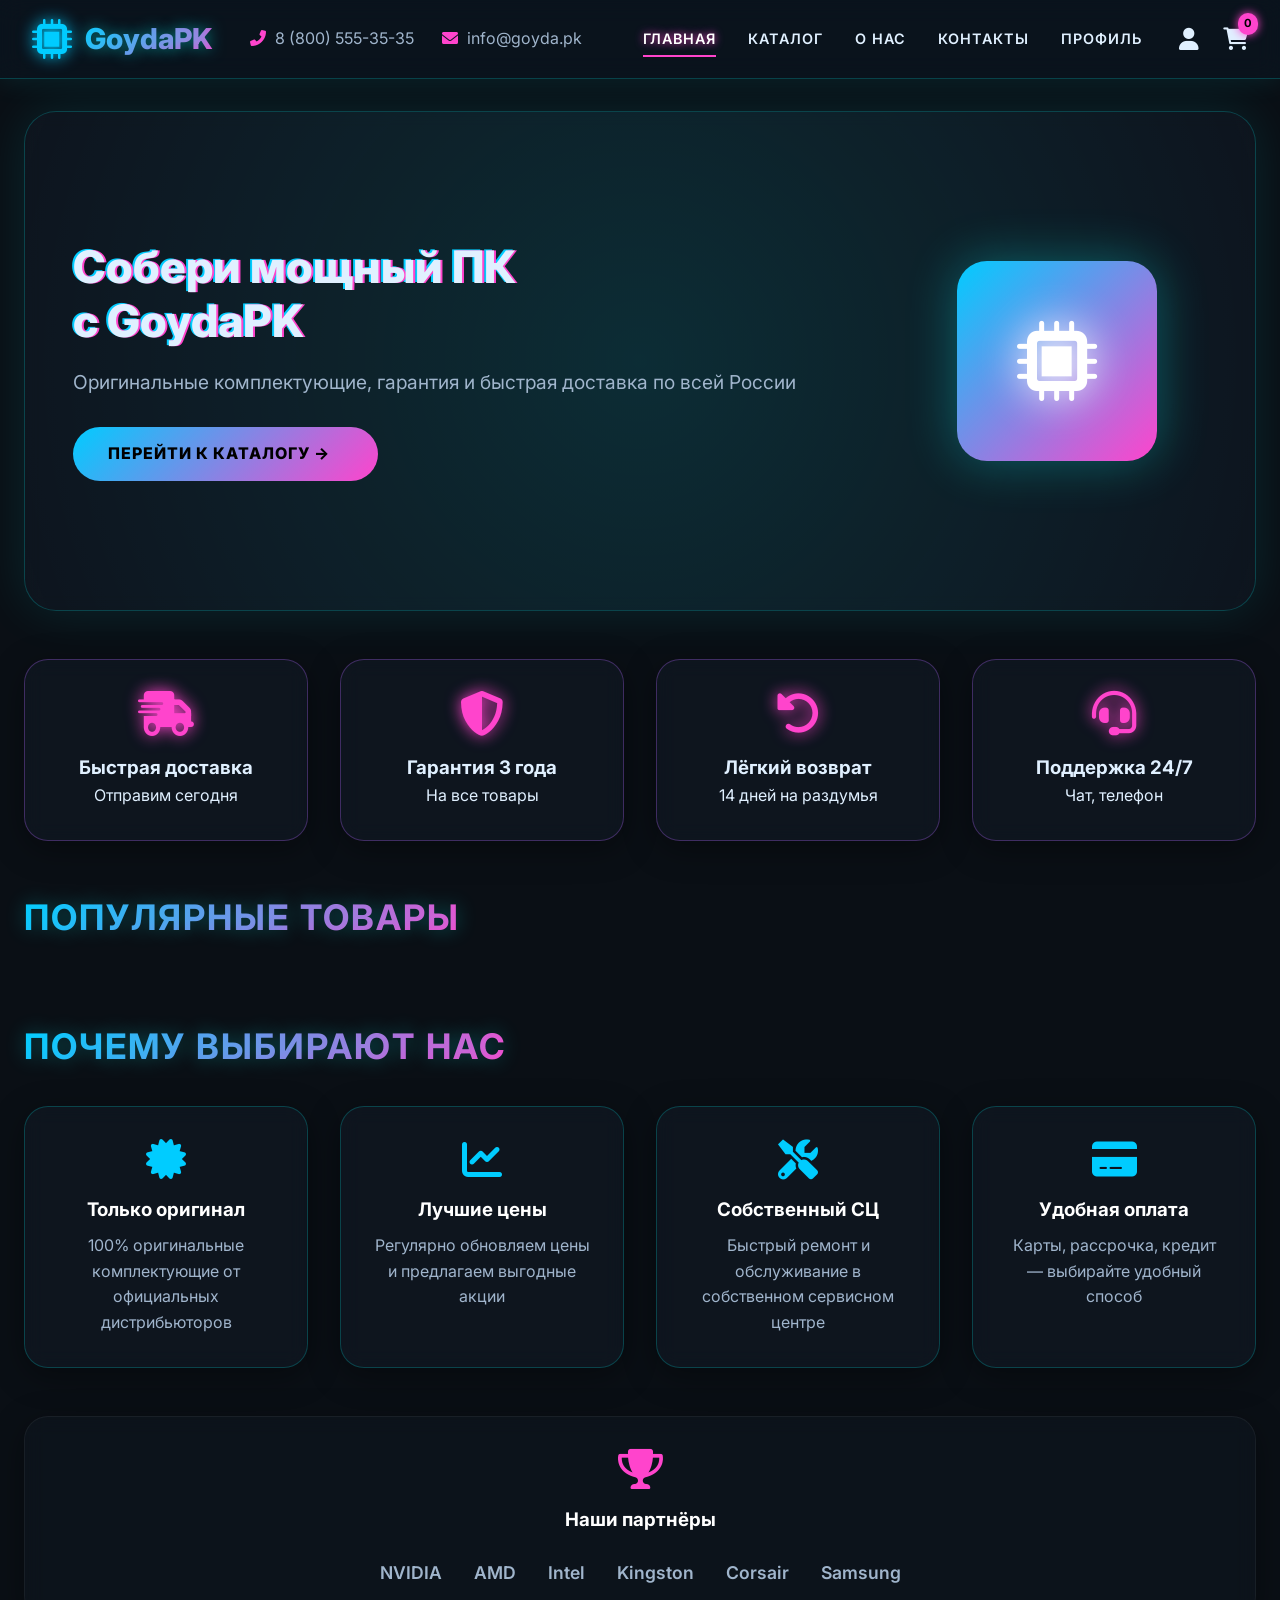
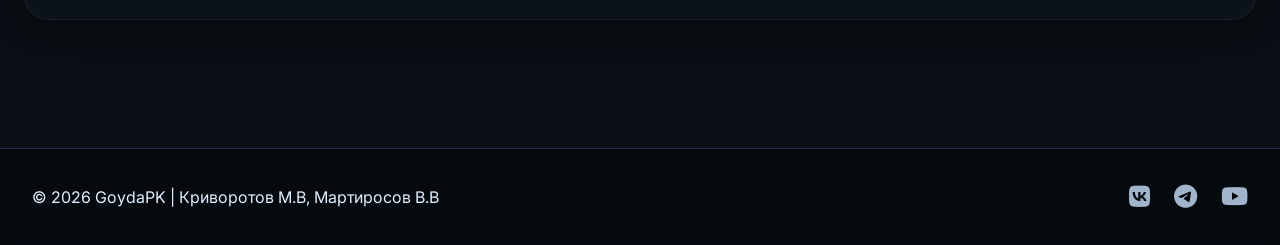
==== index.html @ 2160d0a4 "Add files via upload" ====
<!DOCTYPE html>
<html lang="ru">
<head>
  <meta charset="UTF-8">
  <meta name="viewport" content="width=device-width, initial-scale=1.0">
  <title>GoydaPK — Главная</title>
  <link rel="stylesheet" href="style.css">
  <link rel="stylesheet" href="https://cdnjs.cloudflare.com/ajax/libs/font-awesome/6.0.0-beta3/css/all.min.css">
  <link href="https://fonts.googleapis.com/css2?family=Inter:opsz,wght@14..32,400;14..32,600;14..32,800&display=swap" rel="stylesheet">
</head>
<body>
  <canvas id="bgCanvas"></canvas>
  <canvas id="mouseTrail"></canvas>
  
  <div class="content">
    <header class="page-header">
      <div class="logo-area">
        <a href="index.html" style="display: flex; align-items: center; gap: 0.8rem; text-decoration: none;">
          <i class="fas fa-microchip logo-icon"></i>
          <div class="logo-text">Goyda<span>PK</span></div>
        </a>
      </div>
      <div class="contact-info">
        <span><i class="fas fa-phone-alt"></i> 8 (800) 555-35-35</span>
        <span><i class="fas fa-envelope"></i> info@goyda.pk</span>
      </div>
      <nav class="main-nav">
        <ul>
          <li><a href="index.html" class="active">Главная</a></li>
          <li><a href="catalog.html">Каталог</a></li>
          <li><a href="about.html">О нас</a></li>
          <li><a href="contacts.html">Контакты</a></li>
          <li><a href="profile.html">Профиль</a></li>
        </ul>
      </nav>
      <div class="header-icons">
        <a href="profile.html"><i class="fas fa-user"></i></a>
        <a href="cart.html"><i class="fas fa-shopping-cart"></i><span class="cart-badge">0</span></a>
      </div>
    </header>

    <main class="container">
      <section class="hero">
        <div class="hero-content">
          <h1 class="glitch-text" data-text="Собери мощный ПК">Собери мощный ПК<br>с GoydaPK</h1>
          <p>Оригинальные комплектующие, гарантия и быстрая доставка по всей России</p>
          <a href="catalog.html" class="btn btn-neon">
            <span>Перейти к каталогу →</span>
            <div class="btn-glitch"></div>
          </a>
        </div>
        <div class="hero-3d">
          <div class="floating-cube">
            <i class="fas fa-microchip"></i>
          </div>
        </div>
      </section>

      <div class="features">
        <div class="feature-card glass">
          <i class="fas fa-truck-fast"></i>
          <h3>Быстрая доставка</h3>
          <p>Отправим сегодня</p>
          <div class="card-glow"></div>
        </div>
        <div class="feature-card glass">
          <i class="fas fa-shield"></i>
          <h3>Гарантия 3 года</h3>
          <p>На все товары</p>
          <div class="card-glow"></div>
        </div>
        <div class="feature-card glass">
          <i class="fas fa-rotate-left"></i>
          <h3>Лёгкий возврат</h3>
          <p>14 дней на раздумья</p>
          <div class="card-glow"></div>
        </div>
        <div class="feature-card glass">
          <i class="fas fa-headset"></i>
          <h3>Поддержка 24/7</h3>
          <p>Чат, телефон</p>
          <div class="card-glow"></div>
        </div>
      </div>

      <h2 class="section-title">
        <span class="title-gradient">Популярные товары</span>
      </h2>

      <div class="product-grid" id="popular-products">
        
      </div>

      <h2 class="section-title">
        <span class="title-gradient">Почему выбирают нас</span>
      </h2>

      <div class="advantages-grid">
        <div class="advantage-card glass">
          <i class="fas fa-certificate"></i>
          <h3>Только оригинал</h3>
          <p>100% оригинальные комплектующие от официальных дистрибьюторов</p>
        </div>
        <div class="advantage-card glass">
          <i class="fas fa-chart-line"></i>
          <h3>Лучшие цены</h3>
          <p>Регулярно обновляем цены и предлагаем выгодные акции</p>
        </div>
        <div class="advantage-card glass">
          <i class="fas fa-tools"></i>
          <h3>Собственный СЦ</h3>
          <p>Быстрый ремонт и обслуживание в собственном сервисном центре</p>
        </div>
        <div class="advantage-card glass">
          <i class="fas fa-credit-card"></i>
          <h3>Удобная оплата</h3>
          <p>Карты, рассрочка, кредит — выбирайте удобный способ</p>
        </div>
      </div>

      <div class="trust-block">
        <div class="partners glass">
          <i class="fas fa-trophy"></i>
          <h3>Наши партнёры</h3>
          <div class="partner-logos">
            <a href="https://www.nvidia.com/ru-ru/" target="_blank" class="partner-link">NVIDIA</a>
            <a href="https://www.amd.com/ru" target="_blank" class="partner-link">AMD</a>
            <a href="https://www.intel.ru" target="_blank" class="partner-link">Intel</a>
            <a href="https://www.kingston.com/ru" target="_blank" class="partner-link">Kingston</a>
            <a href="https://www.corsair.com/ru/ru" target="_blank" class="partner-link">Corsair</a>
            <a href="https://www.samsung.com/ru/" target="_blank" class="partner-link">Samsung</a>
          </div>
        </div>
      </div>
    </main>

    <footer class="page-footer">
      <div class="footer-copy">© 2026 GoydaPK | Криворотов М.В, Мартиросов В.В</div>
      <div class="footer-social">
        <a href="#" class="social-icon"><i class="fab fa-vk"></i></a>
        <a href="#" class="social-icon"><i class="fab fa-telegram"></i></a>
        <a href="#" class="social-icon"><i class="fab fa-youtube"></i></a>
      </div>
    </footer>
  </div>

  <script src="javascript.js"></script>
</body>
</html>
---- style.css ----
* {
  margin: 0;
  padding: 0;
  box-sizing: border-box;
}

:root {
  --bg-dark: #0a0f15;
  --surface-dark: #141c24;
  --primary-neon: #0ff;
  --secondary-neon: #f0f;
  --neon-blue: #00ccff;
  --neon-pink: #ff44cc;
  --neon-purple: #b266ff;
  --text-light: #e0f0ff;
  --text-dim: #a0b5cc;
  --glow-blue: 0 0 10px rgba(0, 255, 255, 0.5), 0 0 20px rgba(0, 255, 255, 0.3);
  --glow-pink: 0 0 10px rgba(255, 68, 204, 0.5), 0 0 20px rgba(255, 68, 204, 0.3);
  --glass-bg: rgba(20, 30, 45, 0.3);
  --glass-border: rgba(255, 255, 255, 0.05);
  --transition: all 0.3s cubic-bezier(0.2, 0.9, 0.4, 1);
}

body {
  font-family: 'Inter', sans-serif;
  background-color: var(--bg-dark);
  color: var(--text-light);
  line-height: 1.6;
  position: relative;
  min-height: 100vh;
  overflow-x: hidden;
}


#bgCanvas, #mouseTrail {
  position: fixed;
  top: 0;
  left: 0;
  width: 100%;
  height: 100%;
  z-index: 0;
  pointer-events: none;
}

#bgCanvas {
  opacity: 0.5;
}

#mouseTrail {
  z-index: 1;
  opacity: 0.8;
}

.content {
  position: relative;
  z-index: 2;
}


.glass {
  background: var(--glass-bg);
  backdrop-filter: blur(10px);
  border: 1px solid var(--glass-border);
  border-radius: 24px;
  box-shadow: 0 8px 32px 0 rgba(0, 0, 0, 0.36);
}


.page-header {
  background: rgba(10, 20, 30, 0.8);
  backdrop-filter: blur(12px);
  border-bottom: 1px solid rgba(0, 255, 255, 0.2);
  box-shadow: 0 0 30px rgba(0, 255, 255, 0.1);
  padding: 1rem 2rem;
  display: flex;
  align-items: center;
  justify-content: space-between;
  flex-wrap: wrap;
  position: sticky;
  top: 0;
  z-index: 100;
}

.logo-area {
  display: flex;
  align-items: center;
  gap: 0.8rem;
}

.logo-area a {
  display: flex;
  align-items: center;
  gap: 0.8rem;
  text-decoration: none;
}

.logo-icon {
  font-size: 2.5rem;
  color: var(--neon-blue);
  filter: drop-shadow(0 0 8px var(--neon-blue));
  animation: pulse 3s infinite;
}

.logo-text {
  font-weight: 800;
  font-size: 1.8rem;
  background: linear-gradient(135deg, var(--neon-blue), var(--neon-pink));
  -webkit-background-clip: text;
  background-clip: text;
  color: transparent;
  text-shadow: 0 0 15px rgba(0,255,255,0.5);
}

.contact-info span {
  color: var(--text-dim);
  margin-right: 1.5rem;
  transition: var(--transition);
}

.contact-info i {
  color: var(--neon-pink);
  margin-right: 5px;
}

.main-nav ul {
  display: flex;
  list-style: none;
  gap: 2rem;
}

.main-nav a {
  color: var(--text-light);
  font-weight: 600;
  padding: 0.5rem 0;
  border-bottom: 2px solid transparent;
  transition: var(--transition);
  text-transform: uppercase;
  letter-spacing: 1px;
  font-size: 0.9rem;
  text-decoration: none;
}

.main-nav a:hover, .main-nav a.active {
  border-bottom-color: var(--neon-pink);
  color: white;
  text-shadow: 0 0 8px var(--neon-pink);
}

.header-icons {
  display: flex;
  gap: 1.5rem;
}

.header-icons a {
  color: var(--text-light);
  font-size: 1.4rem;
  transition: var(--transition);
  position: relative;
  text-decoration: none;
}

.header-icons a:hover {
  color: var(--neon-blue);
  transform: scale(1.15);
  filter: drop-shadow(0 0 8px var(--neon-blue));
}

.cart-badge {
  position: absolute;
  top: -8px;
  right: -10px;
  font-size: 0.7rem;
  background: var(--neon-pink);
  color: black;
  font-weight: bold;
  padding: 2px 6px;
  border-radius: 20px;
  box-shadow: 0 0 10px var(--neon-pink);
}


.page-footer {
  background: rgba(5, 10, 15, 0.9);
  backdrop-filter: blur(8px);
  border-top: 1px solid rgba(178, 102, 255, 0.3);
  padding: 1.8rem 2rem;
  margin-top: 3rem;
  display: flex;
  flex-wrap: wrap;
  justify-content: space-between;
  align-items: center;
}

.footer-social {
  display: flex;
  gap: 1.5rem;
}

.social-icon {
  color: var(--text-dim);
  font-size: 1.5rem;
  transition: var(--transition);
  text-decoration: none;
}

.social-icon:hover {
  color: var(--neon-blue);
  text-shadow: 0 0 15px var(--neon-blue);
  transform: translateY(-3px);
}


.container {
  max-width: 1300px;
  margin: 0 auto;
  padding: 2rem 1.5rem;
}

.section-title {
  margin: 2.5rem 0 1.8rem;
  font-weight: 700;
  font-size: 2.2rem;
  text-transform: uppercase;
  letter-spacing: 2px;
}

.title-gradient {
  background: linear-gradient(135deg, var(--neon-blue), var(--neon-pink));
  -webkit-background-clip: text;
  background-clip: text;
  color: transparent;
  text-shadow: 0 0 20px rgba(0,255,255,0.3);
}


.hero {
  min-height: 500px;
  display: flex;
  align-items: center;
  justify-content: space-between;
  padding: 3rem;
  margin-bottom: 3rem;
  background: rgba(20, 30, 45, 0.4);
  backdrop-filter: blur(8px);
  border-radius: 32px;
  border: 1px solid rgba(0, 255, 255, 0.2);
  box-shadow: 0 0 50px rgba(0, 255, 255, 0.1);
  animation: fadeSlide 0.6s ease-out;
  position: relative;
  overflow: hidden;
}

.hero::before {
  content: '';
  position: absolute;
  top: -50%;
  left: -50%;
  width: 200%;
  height: 200%;
  background: radial-gradient(circle, rgba(0,255,255,0.1) 0%, transparent 50%);
  animation: rotate 20s linear infinite;
}

.hero-content {
  position: relative;
  z-index: 2;
}

.glitch-text {
  font-size: 2.8rem;
  font-weight: 800;
  line-height: 1.2;
  position: relative;
  text-shadow: 0.05em 0 0 var(--neon-pink), -0.05em -0.025em 0 var(--neon-blue);
  animation: glitch 725ms infinite;
}

.hero p {
  font-size: 1.2rem;
  margin: 1.2rem 0 1.8rem;
  color: var(--text-dim);
}


.hero-3d {
  position: relative;
  width: 300px;
  height: 300px;
  display: flex;
  align-items: center;
  justify-content: center;
}

.floating-cube {
  width: 200px;
  height: 200px;
  background: linear-gradient(135deg, var(--neon-blue), var(--neon-pink));
  border-radius: 30px;
  display: flex;
  align-items: center;
  justify-content: center;
  animation: float 6s ease-in-out infinite, rotate 10s linear infinite;
  box-shadow: 0 0 50px rgba(0, 255, 255, 0.3);
}

.floating-cube i {
  font-size: 5rem;
  color: white;
  filter: drop-shadow(0 0 20px white);
}


.btn {
  background: transparent;
  color: white;
  padding: 0.9rem 2.2rem;
  border-radius: 60px;
  font-weight: 600;
  border: 2px solid var(--neon-pink);
  cursor: pointer;
  transition: var(--transition);
  display: inline-flex;
  align-items: center;
  gap: 0.8rem;
  text-decoration: none;
  text-transform: uppercase;
  letter-spacing: 1px;
  position: relative;
  overflow: hidden;
}

.btn-neon {
  position: relative;
  border: none;
  background: linear-gradient(135deg, var(--neon-blue), var(--neon-pink));
  color: black;
  font-weight: 800;
}

.btn-outline {
  background: transparent;
  border: 2px solid var(--neon-blue);
  color: var(--neon-blue);
}

.btn-outline:hover {
  background: var(--neon-blue);
  color: black;
  box-shadow: 0 0 20px var(--neon-blue);
}

.btn-neon span {
  position: relative;
  z-index: 2;
}

.btn-small {
  background: transparent;
  border: 2px solid var(--neon-blue);
  color: white;
  padding: 0.6rem 1.2rem;
  border-radius: 30px;
  cursor: pointer;
  transition: var(--transition);
  display: inline-flex;
  align-items: center;
  gap: 0.5rem;
  font-weight: 600;
}

.btn-small:hover {
  background: var(--neon-blue);
  color: black;
  box-shadow: 0 0 25px var(--neon-blue);
  transform: translateY(-2px);
}


.features {
  display: grid;
  grid-template-columns: repeat(auto-fit, minmax(200px, 1fr));
  gap: 2rem;
  margin: 3rem 0;
}

.feature-card {
  padding: 2rem 1.5rem;
  text-align: center;
  position: relative;
  overflow: hidden;
  cursor: default;
  background: rgba(20, 30, 45, 0.4);
  backdrop-filter: blur(10px);
  border: 1px solid rgba(178, 102, 255, 0.3);
  border-radius: 24px;
  transition: var(--transition);
}

.feature-card:hover {
  transform: translateY(-5px);
  border-color: var(--neon-blue);
}

.feature-card i {
  font-size: 2.8rem;
  color: var(--neon-pink);
  margin-bottom: 1rem;
  filter: drop-shadow(0 0 8px var(--neon-pink));
  transition: var(--transition);
}

.feature-card:hover i {
  transform: scale(1.1);
  filter: drop-shadow(0 0 15px var(--neon-pink));
}


.advantages-grid {
  display: grid;
  grid-template-columns: repeat(auto-fit, minmax(250px, 1fr));
  gap: 2rem;
  margin: 2rem 0;
}

.advantage-card {
  padding: 2rem;
  text-align: center;
  transition: var(--transition);
  background: rgba(20, 30, 45, 0.4);
  backdrop-filter: blur(10px);
  border: 1px solid rgba(0, 255, 255, 0.2);
  border-radius: 24px;
}

.advantage-card:hover {
  transform: translateY(-5px);
  border-color: var(--neon-pink);
}

.advantage-card i {
  font-size: 2.5rem;
  color: var(--neon-blue);
  margin-bottom: 1rem;
}

.advantage-card h3 {
  margin-bottom: 0.5rem;
  color: white;
}

.advantage-card p {
  color: var(--text-dim);
}


.slider-controls {
  display: flex;
  justify-content: center;
  align-items: center;
  gap: 2rem;
  margin: 2rem 0;
}

.slider-prev, .slider-next {
  background: transparent;
  border: 1px solid var(--neon-blue);
  color: var(--neon-blue);
  width: 40px;
  height: 40px;
  border-radius: 50%;
  cursor: pointer;
  transition: var(--transition);
}

.slider-prev:hover, .slider-next:hover {
  background: var(--neon-blue);
  color: black;
  box-shadow: 0 0 20px var(--neon-blue);
}

.slider-dots {
  display: flex;
  gap: 0.5rem;
}

.slider-dot {
  width: 10px;
  height: 10px;
  border-radius: 50%;
  background: var(--text-dim);
  cursor: pointer;
  transition: var(--transition);
}

.slider-dot.active {
  background: var(--neon-blue);
  box-shadow: 0 0 10px var(--neon-blue);
  width: 25px;
  border-radius: 10px;
}


.testimonials-slider {
  position: relative;
  min-height: 300px;
}

.testimonial-card {
  padding: 2rem;
  text-align: center;
  display: none;
  background: rgba(20, 30, 45, 0.5);
  backdrop-filter: blur(10px);
  border: 1px solid rgba(178, 102, 255, 0.3);
  border-radius: 32px;
}

.testimonial-card.active {
  display: block;
  animation: fadeSlide 0.5s ease;
}

.testimonial-card i.fa-quote-left {
  font-size: 2rem;
  color: var(--neon-pink);
  margin-bottom: 1rem;
}

.testimonial-card p {
  font-size: 1.1rem;
  margin-bottom: 1.5rem;
  color: var(--text-light);
}

.testimonial-card .author {
  display: flex;
  align-items: center;
  justify-content: center;
  gap: 0.5rem;
  margin-top: 1rem;
}

.testimonial-card .author i {
  font-size: 1.5rem;
  color: var(--neon-blue);
}

.testimonial-card .rating {
  margin-left: 1rem;
}

.testimonial-card .rating i {
  font-size: 0.9rem;
  color: #ffc107;
}

.testimonial-dots {
  display: flex;
  justify-content: center;
  gap: 0.5rem;
  margin-top: 1rem;
}

.testimonial-dots .dot {
  width: 10px;
  height: 10px;
  border-radius: 50%;
  background: var(--text-dim);
  cursor: pointer;
  transition: var(--transition);
}

.testimonial-dots .dot.active {
  background: var(--neon-pink);
  box-shadow: 0 0 10px var(--neon-pink);
}


.product-grid {
  display: grid;
  grid-template-columns: repeat(auto-fill, minmax(280px, 1fr));
  gap: 2rem;
  margin: 2rem 0;
  transition: all 0.3s ease;
}

.product-card {
  padding: 1.5rem;
  transition: var(--transition);
  position: relative;
  overflow: hidden;
  background: rgba(20, 30, 45, 0.4);
  backdrop-filter: blur(10px);
  border: 1px solid rgba(178, 102, 255, 0.3);
  border-radius: 24px;
  cursor: pointer;
}

.product-card:hover {
  transform: translateY(-8px) scale(1.02);
  border-color: var(--neon-pink);
  box-shadow: 0 0 40px rgba(255, 68, 204, 0.3);
}

.product-image {
  aspect-ratio: 1;
  background: linear-gradient(135deg, #1a2634, #0f1a24);
  border-radius: 18px;
  display: flex;
  align-items: center;
  justify-content: center;
  margin-bottom: 1rem;
  position: relative;
  overflow: hidden;
  border: 1px solid rgba(0, 255, 255, 0.2);
}

.product-image i {
  font-size: 3rem;
  color: var(--neon-blue);
  filter: drop-shadow(0 0 10px var(--neon-blue));
  transition: var(--transition);
  z-index: 2;
}

.product-info {
  padding: 0.5rem 0;
}

.product-title {
  font-weight: 600;
  font-size: 1.2rem;
  margin-bottom: 0.5rem;
  color: white;
}

.product-price {
  color: var(--neon-pink);
  text-shadow: 0 0 8px var(--neon-pink);
  font-weight: 700;
  font-size: 1.3rem;
  margin-bottom: 0.5rem;
}

.product-specs {
  color: var(--text-dim);
  font-size: 0.9rem;
  margin-bottom: 1rem;
}


.filter-bar {
  background: rgba(20, 30, 45, 0.5);
  backdrop-filter: blur(10px);
  padding: 1rem 1.5rem;
  border-radius: 60px;
  margin-bottom: 2rem;
  display: flex;
  align-items: center;
  gap: 1rem;
  flex-wrap: wrap;
  border: 1px solid rgba(178, 102, 255, 0.3);
}

.filter-label {
  color: var(--text-dim);
  font-weight: 600;
}

.filter-btn {
  background: transparent;
  border: 1px solid rgba(0, 255, 255, 0.3);
  color: var(--text-light);
  padding: 0.5rem 1.2rem;
  border-radius: 30px;
  cursor: pointer;
  transition: var(--transition);
  font-weight: 500;
}

.filter-btn.active,
.filter-btn:hover {
  background: var(--neon-blue);
  color: black;
  border-color: var(--neon-blue);
  box-shadow: 0 0 20px var(--neon-blue);
}


.category-grid {
  display: grid;
  grid-template-columns: repeat(auto-fit, minmax(150px, 1fr));
  gap: 1.5rem;
  margin: 2rem 0;
}

.category-card {
  padding: 1.5rem;
  text-align: center;
  position: relative;
  overflow: hidden;
  cursor: pointer;
  background: rgba(20, 30, 45, 0.4);
  backdrop-filter: blur(10px);
  border: 1px solid rgba(0, 255, 255, 0.3);
  border-radius: 20px;
  transition: var(--transition);
}

.category-card i {
  font-size: 2.5rem;
  color: var(--neon-blue);
  margin-bottom: 1rem;
}

.category-card h3 {
  font-size: 1rem;
  color: var(--text-light);
}

.category-card:hover {
  transform: translateY(-5px);
  border-color: var(--neon-pink);
  box-shadow: 0 0 30px rgba(255, 68, 204, 0.3);
}


.breadcrumbs {
  margin-bottom: 2rem;
  color: var(--text-dim);
}

.breadcrumbs a {
  color: var(--neon-blue);
  text-decoration: none;
}

.breadcrumbs a:hover {
  color: var(--neon-pink);
}

.product-detail {
  display: grid;
  grid-template-columns: 1fr 1.5fr;
  gap: 3rem;
  padding: 2.5rem;
  margin: 2rem 0;
  background: rgba(20, 30, 45, 0.5);
  backdrop-filter: blur(10px);
  border: 1px solid rgba(255, 68, 204, 0.3);
  border-radius: 32px;
}

.detail-image {
  aspect-ratio: 1;
  background: linear-gradient(135deg, #1a2634, #0f1a24);
  border-radius: 24px;
  display: flex;
  align-items: center;
  justify-content: center;
  border: 2px solid var(--neon-blue);
  box-shadow: 0 0 30px rgba(0, 255, 255, 0.3);
}

.detail-image i {
  font-size: 8rem;
  color: var(--neon-blue);
  filter: drop-shadow(0 0 20px var(--neon-blue));
}

.detail-info h2 {
  font-size: 2rem;
  margin-bottom: 0.5rem;
  color: white;
}

.product-rating {
  margin-bottom: 1rem;
}

.product-rating i {
  color: #ffc107;
}

.product-rating .rating-count {
  color: var(--text-dim);
  margin-left: 0.5rem;
}

.product-availability {
  margin: 1rem 0;
  color: #00ff88;
}

.product-availability i {
  margin-right: 0.5rem;
}

.specs-grid {
  display: grid;
  grid-template-columns: repeat(2, 1fr);
  gap: 1rem;
  margin: 2rem 0;
}

.spec-item {
  display: flex;
  flex-direction: column;
  gap: 0.3rem;
}

.spec-label {
  color: var(--text-dim);
  font-size: 0.9rem;
}

.spec-value {
  color: white;
  font-weight: 600;
}

.product-description {
  margin: 1.5rem 0;
  color: var(--text-dim);
  line-height: 1.6;
}

.quantity-selector {
  margin: 2rem 0;
}

.quantity-controls {
  display: flex;
  align-items: center;
  gap: 0.5rem;
  margin-top: 0.5rem;
}

.quantity-btn {
  width: 40px;
  height: 40px;
  border-radius: 20px;
  border: 1px solid var(--neon-blue);
  background: transparent;
  color: white;
  font-size: 1.2rem;
  cursor: pointer;
  transition: var(--transition);
}

.quantity-btn:hover {
  background: var(--neon-blue);
  color: black;
  box-shadow: 0 0 15px var(--neon-blue);
}

.quantity-input {
  width: 80px;
  height: 40px;
  text-align: center;
  background: #0f1a24;
  border: 1px solid var(--neon-purple);
  color: white;
  border-radius: 20px;
  font-weight: 600;
}

.product-actions {
  display: flex;
  gap: 1rem;
  margin: 2rem 0;
}

.product-meta {
  display: flex;
  flex-wrap: wrap;
  gap: 1.5rem;
  margin-top: 1.5rem;
  padding-top: 1.5rem;
  border-top: 1px solid rgba(255, 255, 255, 0.1);
}

.meta-item {
  display: flex;
  align-items: center;
  gap: 0.5rem;
  color: var(--text-dim);
  font-size: 0.9rem;
}

.meta-item i {
  color: var(--neon-blue);
}


.product-tabs {
  margin: 3rem 0;
}

.tabs-header {
  display: flex;
  gap: 0.5rem;
  border-bottom: 1px solid rgba(255, 255, 255, 0.1);
  margin-bottom: 2rem;
}

.tab-btn {
  background: transparent;
  border: none;
  padding: 1rem 2rem;
  color: var(--text-dim);
  cursor: pointer;
  font-weight: 600;
  transition: var(--transition);
  position: relative;
}

.tab-btn.active {
  color: var(--neon-pink);
}

.tab-btn.active::after {
  content: '';
  position: absolute;
  bottom: -1px;
  left: 0;
  width: 100%;
  height: 2px;
  background: var(--neon-pink);
  box-shadow: 0 0 10px var(--neon-pink);
}

.tab-content {
  display: none;
  padding: 1.5rem;
  background: rgba(20, 30, 45, 0.3);
  backdrop-filter: blur(10px);
  border-radius: 24px;
}

.tab-content.active {
  display: block;
  animation: fadeSlide 0.3s ease;
}

.review-item {
  padding: 1.5rem;
  margin-bottom: 1rem;
  background: rgba(20, 30, 45, 0.4);
  border-radius: 20px;
}

.review-header {
  display: flex;
  align-items: center;
  gap: 1rem;
  margin-bottom: 1rem;
}

.review-header i {
  font-size: 1.5rem;
  color: var(--neon-blue);
}

.review-rating i {
  font-size: 0.8rem;
  color: #ffc107;
}

.review-date {
  display: block;
  margin-top: 0.5rem;
  color: var(--text-dim);
  font-size: 0.8rem;
}

.write-review {
  margin-top: 1rem;
}


.profile-wrapper {
  display: grid;
  grid-template-columns: 300px 1fr;
  gap: 2rem;
  margin: 2rem 0;
}

.profile-sidebar {
  padding: 2rem;
  text-align: center;
  background: rgba(20, 30, 45, 0.5);
  backdrop-filter: blur(10px);
  border: 1px solid rgba(0, 255, 255, 0.2);
  border-radius: 32px;
  height: fit-content;
}

.profile-avatar i {
  font-size: 5rem;
  color: var(--neon-blue);
  margin-bottom: 1rem;
}

.profile-avatar h3 {
  margin-bottom: 0.5rem;
  color: white;
}

.profile-avatar p {
  color: var(--text-dim);
}

.profile-nav {
  display: flex;
  flex-direction: column;
  gap: 0.5rem;
  margin: 2rem 0;
}

.profile-nav-btn {
  background: transparent;
  border: none;
  padding: 0.8rem 1rem;
  text-align: left;
  color: var(--text-dim);
  cursor: pointer;
  border-radius: 12px;
  transition: var(--transition);
  display: flex;
  align-items: center;
  gap: 0.8rem;
  font-size: 1rem;
}

.profile-nav-btn i {
  width: 24px;
}

.profile-nav-btn:hover {
  background: rgba(0, 255, 255, 0.1);
  color: white;
}

.profile-nav-btn.active {
  background: linear-gradient(135deg, var(--neon-blue), var(--neon-pink));
  color: black;
  font-weight: 600;
}

.logout-btn {
  width: 100%;
  justify-content: center;
  margin-top: 1rem;
}

.profile-content {
  background: rgba(20, 30, 45, 0.3);
  backdrop-filter: blur(10px);
  border-radius: 32px;
  padding: 2rem;
}

.profile-tab {
  display: none;
}

.profile-tab.active {
  display: block;
  animation: fadeSlide 0.3s ease;
}

.profile-tab h3 {
  margin-bottom: 1.5rem;
  color: white;
}

.profile-form {
  display: flex;
  flex-direction: column;
  gap: 1.5rem;
}

.form-row {
  display: grid;
  grid-template-columns: 1fr 1fr;
  gap: 1rem;
}

.orders-list {
  display: flex;
  flex-direction: column;
  gap: 1.5rem;
}

.order-card {
  padding: 1.5rem;
  background: rgba(20, 30, 45, 0.4);
  border-radius: 20px;
  border: 1px solid rgba(0, 255, 255, 0.2);
}

.order-header {
  display: flex;
  justify-content: space-between;
  align-items: center;
  margin-bottom: 0.5rem;
}

.order-number {
  font-weight: 600;
  color: var(--neon-blue);
}

.order-status {
  padding: 0.25rem 0.75rem;
  border-radius: 20px;
  font-size: 0.8rem;
  font-weight: 600;
}

.status-delivered {
  background: rgba(0, 255, 0, 0.2);
  color: #00ff88;
}

.status-processing {
  background: rgba(255, 68, 204, 0.2);
  color: var(--neon-pink);
}

.order-date {
  color: var(--text-dim);
  font-size: 0.9rem;
  margin-bottom: 1rem;
}

.order-items {
  margin: 1rem 0;
  border-top: 1px solid rgba(255, 255, 255, 0.1);
  border-bottom: 1px solid rgba(255, 255, 255, 0.1);
  padding: 1rem 0;
}

.order-item {
  display: flex;
  align-items: center;
  gap: 1rem;
  margin-bottom: 0.5rem;
}

.order-item i {
  font-size: 1.2rem;
  color: var(--neon-blue);
}

.order-quantity {
  margin-left: auto;
  color: var(--text-dim);
}

.order-price {
  min-width: 100px;
  text-align: right;
  color: var(--neon-pink);
  font-weight: 600;
}

.order-total {
  text-align: right;
  margin: 1rem 0;
  font-size: 1.1rem;
}

.wishlist-grid {
  display: flex;
  flex-direction: column;
  gap: 1rem;
}

.wishlist-item {
  display: flex;
  align-items: center;
  gap: 1rem;
  padding: 1rem;
  background: rgba(20, 30, 45, 0.4);
  border-radius: 16px;
}

.wishlist-item i {
  font-size: 2rem;
  color: var(--neon-blue);
}

.wishlist-info {
  flex: 1;
}

.wishlist-info h4 {
  color: white;
  margin-bottom: 0.25rem;
}

.remove-wishlist {
  background: transparent;
  border: none;
  color: var(--text-dim);
  cursor: pointer;
  padding: 0.5rem;
  transition: var(--transition);
}

.remove-wishlist:hover {
  color: var(--neon-pink);
  transform: scale(1.1);
}


.cart-wrapper {
  padding: 2rem;
  margin: 2rem 0;
  background: rgba(20, 30, 45, 0.5);
  backdrop-filter: blur(10px);
  border: 1px solid rgba(178, 102, 255, 0.3);
  border-radius: 32px;
}

.cart-header {
  display: grid;
  grid-template-columns: 3fr 1fr 1.5fr 1fr 0.5fr;
  padding: 1rem 0;
  border-bottom: 2px solid rgba(0, 255, 255, 0.2);
  color: var(--text-dim);
  font-weight: 600;
  text-transform: uppercase;
  font-size: 0.9rem;
  letter-spacing: 1px;
}

.cart-row {
  display: grid;
  grid-template-columns: 3fr 1fr 1.5fr 1fr 0.5fr;
  padding: 1.5rem 0;
  border-bottom: 1px solid rgba(255, 255, 255, 0.05);
  align-items: center;
}

.cart-cell {
  display: flex;
  align-items: center;
  gap: 1rem;
}

.product-cell i {
  font-size: 1.8rem;
  color: var(--neon-blue);
  filter: drop-shadow(0 0 5px var(--neon-blue));
}

.price-cell, .total-cell {
  font-weight: 600;
  color: var(--neon-pink);
}

.remove-item {
  background: transparent;
  border: none;
  color: var(--text-dim);
  font-size: 1.2rem;
  cursor: pointer;
  transition: var(--transition);
}

.remove-item:hover {
  color: var(--neon-pink);
  transform: scale(1.1);
}

.cart-footer {
  margin-top: 2rem;
  display: flex;
  justify-content: flex-end;
}

.cart-summary {
  width: 300px;
  padding: 1.5rem;
  background: rgba(10, 20, 30, 0.5);
  backdrop-filter: blur(10px);
  border-radius: 24px;
  border: 1px solid rgba(0, 255, 255, 0.2);
}

.summary-row {
  display: flex;
  justify-content: space-between;
  padding: 0.5rem 0;
  color: var(--text-dim);
}

.summary-row.total {
  margin-top: 1rem;
  padding-top: 1rem;
  border-top: 1px solid rgba(255, 255, 255, 0.1);
  font-size: 1.2rem;
  font-weight: 700;
  color: white;
}

.summary-value {
  color: var(--neon-pink);
  font-weight: 600;
}

.btn-checkout {
  width: 100%;
  margin-top: 1rem;
  justify-content: center;
}

.empty-cart {
  text-align: center;
  padding: 3rem;
}

.empty-cart i {
  font-size: 4rem;
  color: var(--text-dim);
  margin-bottom: 1rem;
}


.about-content {
  padding: 3rem;
  background: rgba(20, 30, 45, 0.5);
  backdrop-filter: blur(10px);
  border: 1px solid rgba(0, 255, 255, 0.2);
  border-radius: 32px;
}

.about-stats {
  display: grid;
  grid-template-columns: repeat(4, 1fr);
  gap: 2rem;
  margin-bottom: 3rem;
}

.stat-item {
  text-align: center;
}

.stat-number {
  font-size: 3rem;
  font-weight: 800;
  background: linear-gradient(135deg, var(--neon-blue), var(--neon-pink));
  -webkit-background-clip: text;
  background-clip: text;
  color: transparent;
  margin-bottom: 0.5rem;
}

.stat-label {
  color: var(--text-dim);
  text-transform: uppercase;
  font-size: 0.9rem;
  letter-spacing: 1px;
}

.about-text {
  margin-bottom: 3rem;
}

.lead {
  font-size: 1.3rem;
  color: white;
  margin-bottom: 2rem;
  text-align: center;
}

.company-mission, .company-history {
  margin-bottom: 2rem;
}

.company-mission h3, .company-history h3 {
  color: var(--neon-blue);
  margin-bottom: 1rem;
  display: flex;
  align-items: center;
  gap: 0.5rem;
}

.company-mission p, .company-history p {
  color: var(--text-dim);
  line-height: 1.8;
}

.about-features {
  display: grid;
  grid-template-columns: repeat(4, 1fr);
  gap: 2rem;
  margin: 3rem 0;
}

.about-feature {
  text-align: center;
  padding: 1.5rem;
  background: rgba(10, 20, 30, 0.5);
  backdrop-filter: blur(10px);
  border-radius: 24px;
  border: 1px solid rgba(255, 68, 204, 0.2);
}

.about-feature i {
  font-size: 2.5rem;
  color: var(--neon-blue);
  margin-bottom: 1rem;
  filter: drop-shadow(0 0 10px var(--neon-blue));
}

.about-feature h4 {
  color: white;
  margin-bottom: 0.5rem;
}

.about-feature p {
  color: var(--text-dim);
  font-size: 0.9rem;
}

.values-section {
  margin: 3rem 0;
}

.values-section h3 {
  color: var(--neon-blue);
  margin-bottom: 1rem;
  display: flex;
  align-items: center;
  gap: 0.5rem;
}

.values-grid {
  display: flex;
  flex-wrap: wrap;
  gap: 1rem;
  justify-content: center;
}

.value-item {
  padding: 0.5rem 1.5rem;
  background: rgba(0, 255, 255, 0.1);
  border-radius: 40px;
  border: 1px solid rgba(0, 255, 255, 0.3);
  display: flex;
  align-items: center;
  gap: 0.5rem;
}

.value-item i {
  color: var(--neon-pink);
}

.testimonial-block {
  text-align: center;
  padding: 2rem;
  background: linear-gradient(135deg, rgba(0, 255, 255, 0.1), rgba(255, 68, 204, 0.1));
  border-radius: 24px;
  margin: 2rem 0;
}

.testimonial-block i {
  font-size: 1.5rem;
  color: #ffc107;
  margin: 0 0.1rem;
}

.testimonial-block p {
  font-size: 1.2rem;
  color: white;
  margin: 1rem 0;
}

.testimonial-block .author {
  color: var(--neon-blue);
  font-weight: 600;
}

.team-section {
  margin: 3rem 0;
}

.team-section h3 {
  text-align: center;
  margin-bottom: 2rem;
  color: white;
}

.team-grid {
  display: grid;
  grid-template-columns: repeat(4, 1fr);
  gap: 1.5rem;
}

.team-member {
  text-align: center;
  padding: 1.5rem;
  background: rgba(20, 30, 45, 0.5);
  border-radius: 24px;
  transition: var(--transition);
}

.team-member:hover {
  transform: translateY(-5px);
  border-color: var(--neon-blue);
}

.team-member i {
  font-size: 3rem;
  color: var(--neon-blue);
  margin-bottom: 1rem;
}

.team-member h4 {
  color: white;
  margin-bottom: 0.5rem;
}

.team-member p {
  color: var(--text-dim);
  font-size: 0.9rem;
}

.partners-section {
  text-align: center;
  margin-top: 3rem;
}

.partners-section h3 {
  margin-bottom: 2rem;
  color: white;
}

.partner-grid {
  display: grid;
  grid-template-columns: repeat(3, 1fr);
  gap: 1.5rem;
}

.partner-item {
  padding: 1rem;
  background: rgba(10, 20, 30, 0.5);
  backdrop-filter: blur(10px);
  border: 1px solid rgba(0, 255, 255, 0.2);
  border-radius: 16px;
  font-weight: 600;
  color: var(--neon-blue);
  transition: var(--transition);
}

.partner-item:hover {
  border-color: var(--neon-pink);
  color: var(--neon-pink);
  transform: translateY(-3px);
  box-shadow: 0 0 20px rgba(255, 68, 204, 0.3);
}


.trust-block {
  margin: 3rem 0;
}

.partners {
  text-align: center;
  padding: 2rem;
}

.partners i {
  font-size: 2.5rem;
  color: var(--neon-pink);
  margin-bottom: 1rem;
}

.partners h3 {
  margin-bottom: 1.5rem;
  color: white;
}

.partner-logos {
  display: flex;
  flex-wrap: wrap;
  justify-content: center;
  gap: 2rem;
}

.partner-logos span {
  font-size: 1.2rem;
  font-weight: 600;
  color: var(--text-dim);
  transition: var(--transition);
}

.partner-logos span:hover {
  color: var(--neon-blue);
  text-shadow: 0 0 10px var(--neon-blue);
}


.contacts-grid {
  display: grid;
  grid-template-columns: 1fr 1fr;
  gap: 2rem;
  margin-bottom: 3rem;
}

.contact-info-card,
.contact-form-card {
  padding: 2rem;
  background: rgba(20, 30, 45, 0.5);
  backdrop-filter: blur(10px);
  border: 1px solid rgba(0, 255, 255, 0.2);
  border-radius: 32px;
}

.map-container {
  margin: 2rem 0;
}

.map-placeholder {
  aspect-ratio: 16/9;
  background: linear-gradient(135deg, #1a2634, #0f1a24);
  border-radius: 24px;
  display: flex;
  flex-direction: column;
  align-items: center;
  justify-content: center;
  gap: 1rem;
  border: 2px dashed var(--neon-blue);
}

.map-placeholder i {
  font-size: 4rem;
  color: var(--neon-blue);
  filter: drop-shadow(0 0 15px var(--neon-blue));
}

.map-placeholder p {
  color: var(--text-dim);
  font-size: 1.2rem;
}

.contact-details {
  display: flex;
  flex-direction: column;
  gap: 1.5rem;
}

.detail-item {
  display: flex;
  gap: 1rem;
  align-items: center;
}

.detail-item i {
  font-size: 1.5rem;
  color: var(--neon-pink);
  width: 40px;
  text-align: center;
}

.detail-item h4 {
  color: white;
  margin-bottom: 0.2rem;
}

.detail-item a,
.detail-item p {
  color: var(--text-dim);
  text-decoration: none;
  transition: var(--transition);
}

.detail-item a:hover {
  color: var(--neon-blue);
}


.neon-form {
  display: flex;
  flex-direction: column;
  gap: 1.5rem;
}

.form-group {
  position: relative;
}

.form-group input,
.form-group textarea {
  width: 100%;
  padding: 1rem;
  background: #0f1a24;
  border: 1px solid rgba(178, 102, 255, 0.3);
  border-radius: 16px;
  color: white;
  font-size: 1rem;
  transition: var(--transition);
}

.form-group label {
  position: absolute;
  left: 1rem;
  top: 1rem;
  color: var(--text-dim);
  transition: var(--transition);
  pointer-events: none;
  background: transparent;
  padding: 0 0.3rem;
}

.form-group input:focus,
.form-group textarea:focus {
  border-color: var(--neon-blue);
  box-shadow: 0 0 20px rgba(0, 255, 255, 0.3);
  outline: none;
}

.form-group input:focus + label,
.form-group input:not(:placeholder-shown) + label,
.form-group textarea:focus + label,
.form-group textarea:not(:placeholder-shown) + label {
  top: -0.5rem;
  left: 0.8rem;
  font-size: 0.8rem;
  background: #0f1a24;
  color: var(--neon-blue);
}

.form-group.checkbox {
  display: flex;
  align-items: center;
  gap: 0.5rem;
}

.form-group.checkbox input {
  width: auto;
}

.form-group.checkbox label {
  position: static;
  color: var(--text-dim);
}

.error-message {
  color: var(--neon-pink);
  font-size: 0.8rem;
  margin-top: 0.3rem;
}

.social-links-section {
  text-align: center;
}

.social-links-section h3 {
  margin-bottom: 2rem;
  color: white;
}

.social-grid {
  display: grid;
  grid-template-columns: repeat(3, 1fr);
  gap: 1.5rem;
}

.social-card {
  padding: 1.5rem;
  text-align: center;
  text-decoration: none;
  color: white;
  transition: var(--transition);
  background: rgba(20, 30, 45, 0.5);
  backdrop-filter: blur(10px);
  border: 1px solid rgba(0, 255, 255, 0.2);
  border-radius: 24px;
}

.social-card i {
  font-size: 2.5rem;
  color: var(--neon-blue);
  margin-bottom: 0.5rem;
  transition: var(--transition);
}

.social-card span {
  display: block;
  color: var(--text-dim);
}

.social-card:hover {
  transform: translateY(-5px);
  border-color: var(--neon-pink);
  box-shadow: 0 0 30px rgba(255, 68, 204, 0.3);
}

.social-card:hover i {
  color: var(--neon-pink);
  filter: drop-shadow(0 0 10px var(--neon-pink));
}


@keyframes fadeSlide {
  0% {
    opacity: 0;
    transform: translateY(20px);
  }
  100% {
    opacity: 1;
    transform: translateY(0);
  }
}

@keyframes pulse {
  0%, 100% {
    opacity: 0.8;
    transform: scale(1);
  }
  50% {
    opacity: 1;
    transform: scale(1.1);
    filter: drop-shadow(0 0 20px var(--neon-blue));
  }
}

@keyframes float {
  0%, 100% {
    transform: translateY(0) rotate(0deg);
  }
  50% {
    transform: translateY(-20px) rotate(5deg);
  }
}

@keyframes rotate {
  from {
    transform: rotate(0deg);
  }
  to {
    transform: rotate(360deg);
  }
}

@keyframes glitch {
  0% {
    text-shadow: 0.05em 0 0 var(--neon-pink), -0.05em -0.025em 0 var(--neon-blue);
  }
  14% {
    text-shadow: 0.05em 0 0 var(--neon-pink), -0.05em -0.025em 0 var(--neon-blue);
  }
  15% {
    text-shadow: -0.05em -0.025em 0 var(--neon-pink), 0.025em 0.025em 0 var(--neon-blue);
  }
  49% {
    text-shadow: -0.05em -0.025em 0 var(--neon-pink), 0.025em 0.025em 0 var(--neon-blue);
  }
  50% {
    text-shadow: 0.025em 0.05em 0 var(--neon-pink), 0.05em 0 0 var(--neon-blue);
  }
  99% {
    text-shadow: 0.025em 0.05em 0 var(--neon-pink), 0.05em 0 0 var(--neon-blue);
  }
  100% {
    text-shadow: -0.025em 0 0 var(--neon-pink), -0.025em -0.025em 0 var(--neon-blue);
  }
}


@media (max-width: 1024px) {
  .hero {
    flex-direction: column;
    text-align: center;
    gap: 3rem;
  }
  
  .product-detail {
    grid-template-columns: 1fr;
  }
  
  .contacts-grid {
    grid-template-columns: 1fr;
  }
  
  .profile-wrapper {
    grid-template-columns: 1fr;
  }
  
  .about-stats,
  .about-features,
  .partner-grid,
  .social-grid,
  .team-grid {
    grid-template-columns: repeat(2, 1fr);
  }
}

@media (max-width: 768px) {
  .page-header {
    flex-direction: column;
    gap: 1rem;
    text-align: center;
  }
  
  .main-nav ul {
    flex-wrap: wrap;
    justify-content: center;
    gap: 1rem;
  }
  
  .contact-info {
    display: flex;
    flex-direction: column;
    gap: 0.5rem;
  }
  
  .contact-info span {
    margin-right: 0;
  }
  
  .cart-header {
    display: none;
  }
  
  .cart-row {
    grid-template-columns: 1fr;
    gap: 1rem;
    padding: 1rem;
    border: 1px solid rgba(255, 255, 255, 0.05);
    border-radius: 16px;
    margin-bottom: 1rem;
  }
  
  .cart-cell {
    justify-content: space-between;
  }
  
  .cart-cell::before {
    content: attr(data-label);
    color: var(--text-dim);
    font-weight: 600;
  }
  
  .about-stats,
  .about-features,
  .partner-grid,
  .social-grid,
  .team-grid {
    grid-template-columns: 1fr;
  }
  
  .specs-grid {
    grid-template-columns: 1fr;
  }
  
  .form-row {
    grid-template-columns: 1fr;
  }
  
  .product-actions {
    flex-direction: column;
  }
  
  .tabs-header {
    flex-wrap: wrap;
  }
  
  .tab-btn {
    flex: 1;
    text-align: center;
  }
}

@media (max-width: 480px) {
  .hero h1 {
    font-size: 2rem;
  }
  
  .glitch-text {
    font-size: 2rem;
  }
  
  .floating-cube {
    width: 150px;
    height: 150px;
  }
  
  .floating-cube i {
    font-size: 3rem;
  }
  
  .filter-bar {
    flex-direction: column;
    align-items: stretch;
  }
  
  .filter-btn {
    text-align: center;
  }
  
  .section-title {
    font-size: 1.5rem;
  }
}

.btn-checkout-small {
  background: linear-gradient(135deg, var(--neon-blue), var(--neon-pink));
  color: black;
  padding: 0.6rem 1.2rem;
  border-radius: 40px;
  font-weight: 600;
  font-size: 0.9rem;
  border: none;
  cursor: pointer;
  display: inline-flex;
  align-items: center;
  gap: 0.5rem;
  transition: all 0.3s ease;
  margin-top: 1rem;
  width: 100%;
  justify-content: center;
}

.btn-checkout-small:hover {
  transform: translateY(-2px);
  box-shadow: 0 0 20px rgba(0, 255, 255, 0.5);
}


.partner-link {
  color: var(--text-dim);
  text-decoration: none;
  font-weight: 600;
  transition: all 0.3s ease;
  font-size: 1.1rem;
}

.partner-link:hover {
  color: var(--neon-blue);
  text-shadow: 0 0 10px var(--neon-blue);
  transform: translateY(-2px);
}

.partner-item {
  display: inline-block;
  text-decoration: none;
  color: var(--neon-blue);
  transition: all 0.3s ease;
}

.partner-item:hover {
  color: var(--neon-pink);
  transform: translateY(-3px);
  box-shadow: 0 0 20px rgba(255, 68, 204, 0.3);
}


#map {
  border-radius: 20px;
  overflow: hidden;
  border: 1px solid var(--neon-blue);
  box-shadow: 0 0 20px rgba(0, 255, 255, 0.2);
}

.map-container {
  margin: 1.5rem 0;
}


.category-card {
  cursor: pointer;
  transition: all 0.3s ease;
}

.category-card:hover {
  transform: translateY(-5px);
  border-color: var(--neon-pink);
  box-shadow: 0 0 30px rgba(255, 68, 204, 0.3);
}

.btn-checkout-small {
  background: linear-gradient(135deg, #00ccff, #ff44cc);
  color: black;
  padding: 0.6rem 1.2rem;
  border-radius: 40px;
  font-weight: 600;
  font-size: 0.9rem;
  border: none;
  cursor: pointer;
  display: inline-flex;
  align-items: center;
  gap: 0.5rem;
  transition: all 0.3s ease;
  margin-top: 1rem;
  width: 100%;
  justify-content: center;
}

.btn-checkout-small:hover {
  transform: translateY(-2px);
  box-shadow: 0 0 20px rgba(0, 255, 255, 0.5);
}


.partner-link {
  color: var(--text-dim);
  text-decoration: none;
  font-weight: 600;
  transition: all 0.3s ease;
}

.partner-link:hover {
  color: var(--neon-blue);
  text-shadow: 0 0 10px var(--neon-blue);
}

.partner-item {
  display: inline-block;
  text-decoration: none;
  color: var(--neon-blue);
  transition: all 0.3s ease;
}

.partner-item:hover {
  color: var(--neon-pink);
  transform: translateY(-3px);
}


#map {
  border-radius: 20px;
  overflow: hidden;
  border: 1px solid var(--neon-blue);
}


.empty-cart {
  text-align: center;
  padding: 3rem;
}

.empty-cart i {
  font-size: 4rem;
  color: var(--text-dim);
  margin-bottom: 1rem;
}


.category-card {
  cursor: pointer;
  transition: all 0.3s ease;
}

.category-card:hover {
  transform: translateY(-5px);
  border-color: var(--neon-pink);
}
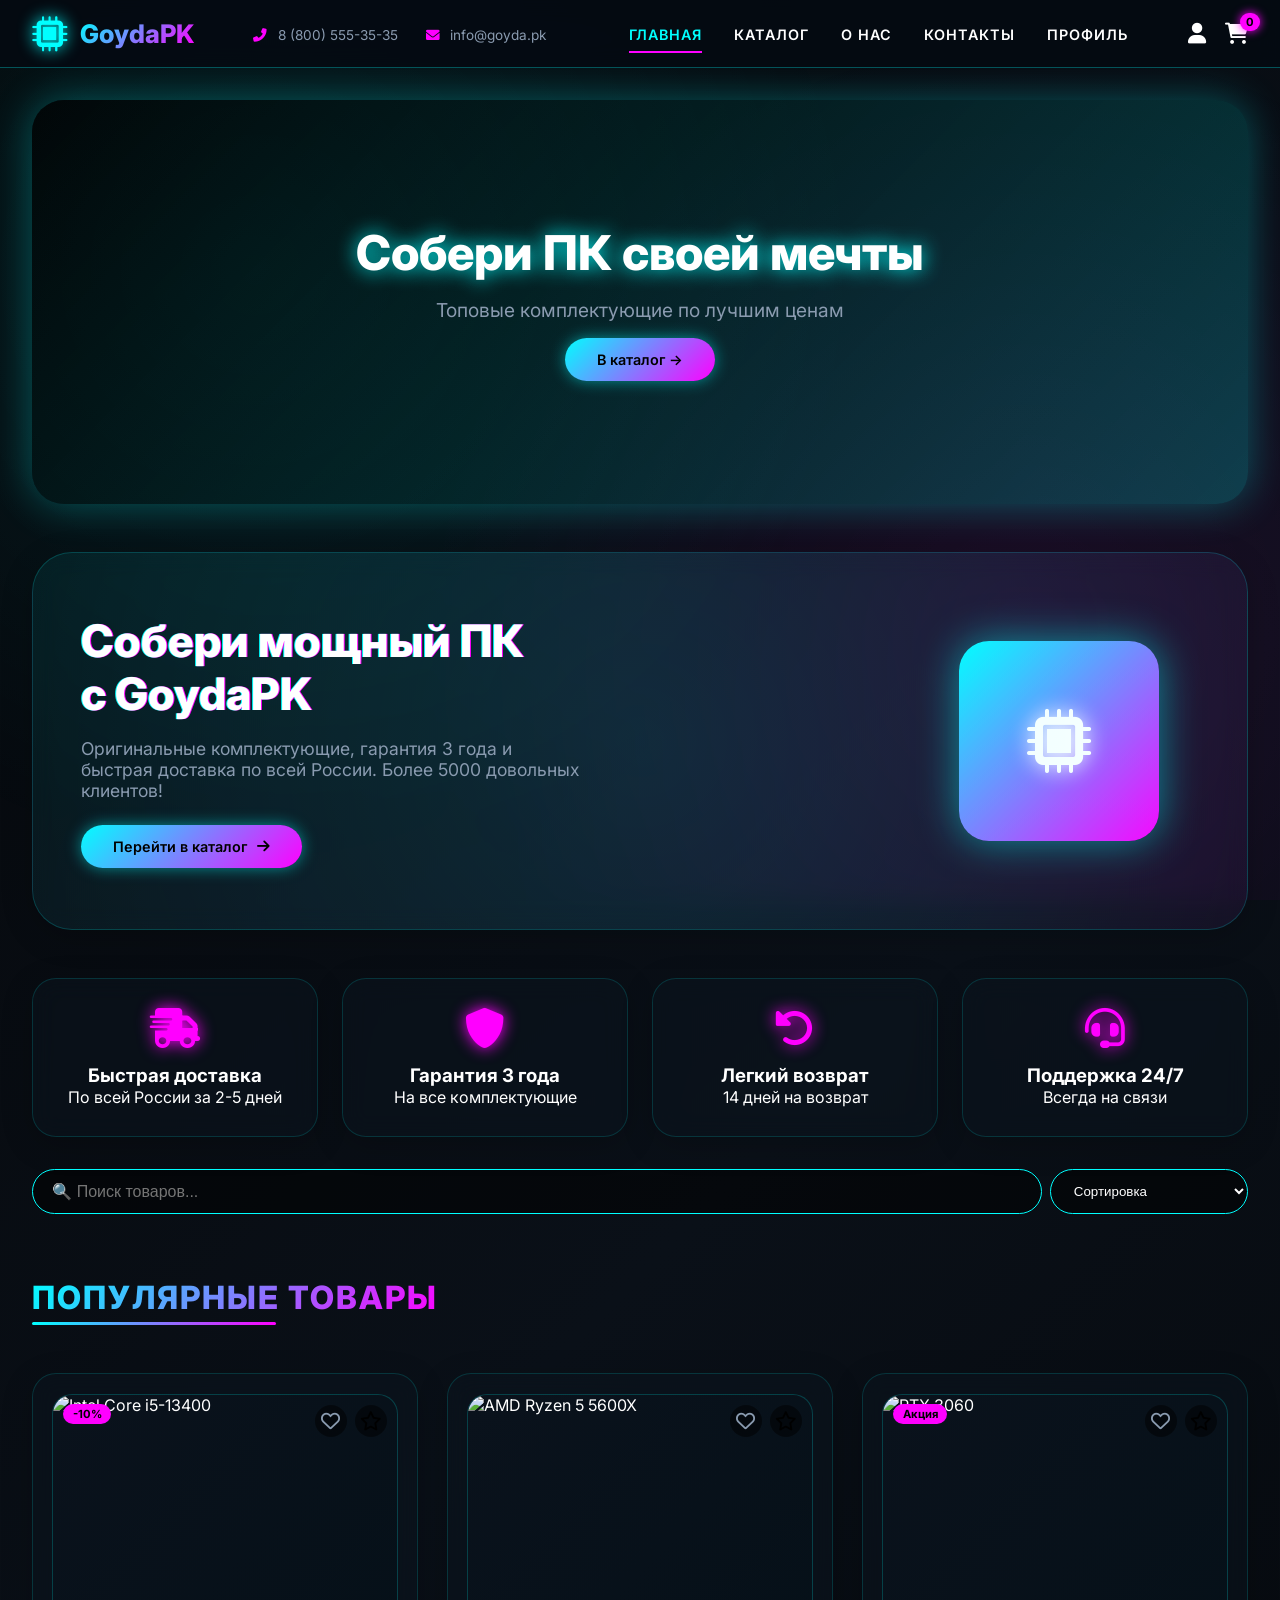
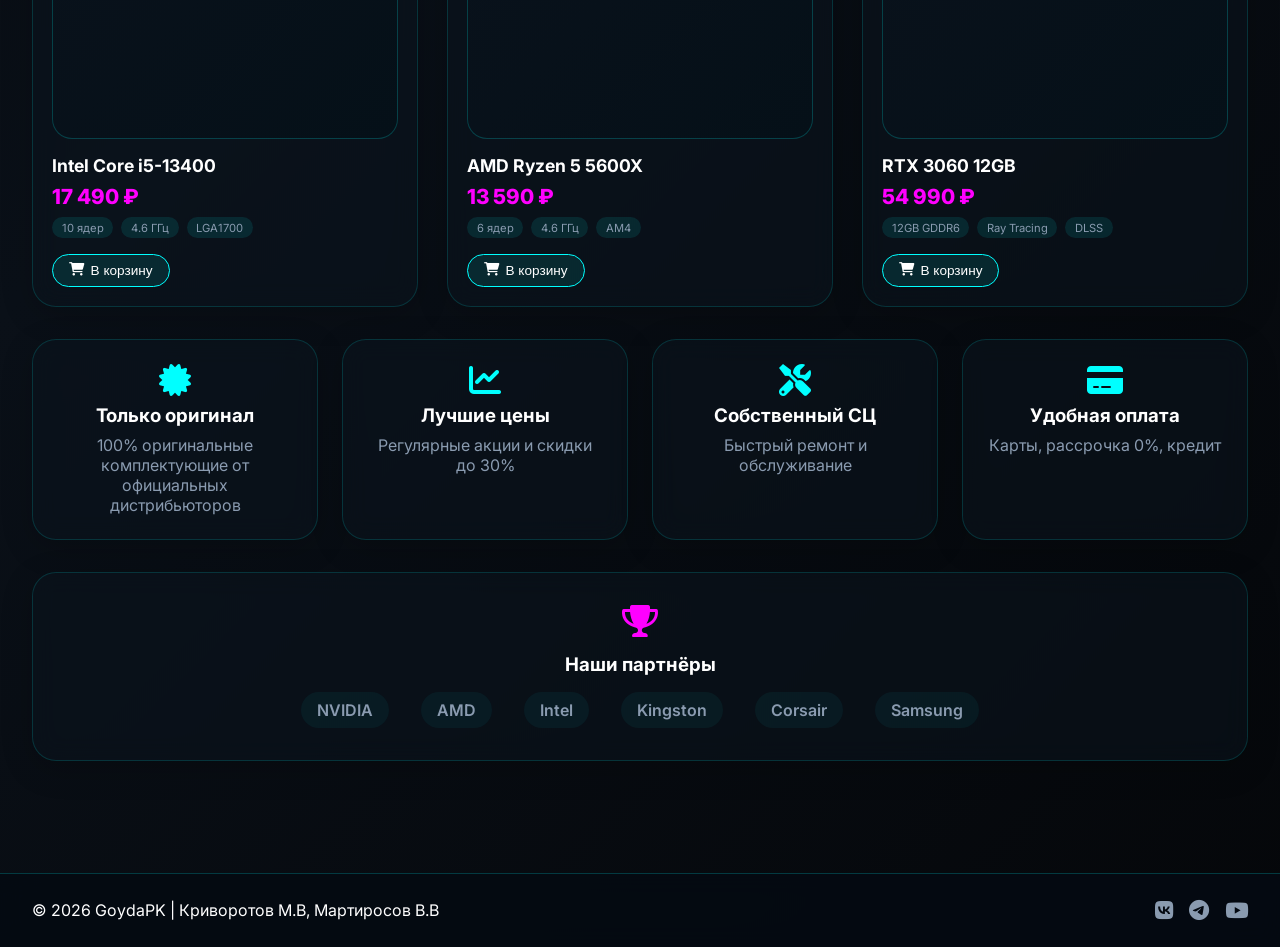
==== commit 19b7c5cc: "index.html" ====
--- a/index.html
+++ b/index.html
@@ -3,19 +3,16 @@
 <head>
   <meta charset="UTF-8">
   <meta name="viewport" content="width=device-width, initial-scale=1.0">
-  <title>GoydaPK — Главная</title>
+  <title>GoydaPK — Магазин компьютерных комплектующих</title>
   <link rel="stylesheet" href="style.css">
   <link rel="stylesheet" href="https://cdnjs.cloudflare.com/ajax/libs/font-awesome/6.0.0-beta3/css/all.min.css">
   <link href="https://fonts.googleapis.com/css2?family=Inter:opsz,wght@14..32,400;14..32,600;14..32,800&display=swap" rel="stylesheet">
 </head>
 <body>
-  <canvas id="bgCanvas"></canvas>
-  <canvas id="mouseTrail"></canvas>
-  
   <div class="content">
     <header class="page-header">
       <div class="logo-area">
-        <a href="index.html" style="display: flex; align-items: center; gap: 0.8rem; text-decoration: none;">
+        <a href="index.html">
           <i class="fas fa-microchip logo-icon"></i>
           <div class="logo-text">Goyda<span>PK</span></div>
         </a>
@@ -40,13 +37,24 @@
     </header>
 
     <main class="container">
-      <section class="hero">
+      <div class="video-banner">
+        <video autoplay muted loop playsinline>
+          <source src="https://cdn.pixabay.com/video/2022/07/07/124437-730452385_large.mp4" type="video/mp4">
+        </video>
+        <div class="video-overlay">
+          <h2>Собери ПК своей мечты</h2>
+          <p>Топовые комплектующие по лучшим ценам</p>
+          <a href="catalog.html" class="btn btn-neon" style="margin-top: 1rem;">В каталог →</a>
+        </div>
+      </div>
+
+      <section class="hero glass">
         <div class="hero-content">
-          <h1 class="glitch-text" data-text="Собери мощный ПК">Собери мощный ПК<br>с GoydaPK</h1>
-          <p>Оригинальные комплектующие, гарантия и быстрая доставка по всей России</p>
+          <h1 class="glitch-text">Собери мощный ПК<br>с GoydaPK</h1>
+          <p>Оригинальные комплектующие, гарантия 3 года и быстрая доставка по всей России. Более 5000 довольных клиентов!</p>
           <a href="catalog.html" class="btn btn-neon">
-            <span>Перейти к каталогу →</span>
-            <div class="btn-glitch"></div>
+            <span>Перейти в каталог</span>
+            <i class="fas fa-arrow-right"></i>
           </a>
         </div>
         <div class="hero-3d">
@@ -60,26 +68,33 @@
         <div class="feature-card glass">
           <i class="fas fa-truck-fast"></i>
           <h3>Быстрая доставка</h3>
-          <p>Отправим сегодня</p>
-          <div class="card-glow"></div>
-        </div>
-        <div class="feature-card glass">
-          <i class="fas fa-shield"></i>
+          <p>По всей России за 2-5 дней</p>
+        </div>
+        <div class="feature-card glass">
+          <i class="fas fa-shield-alt"></i>
           <h3>Гарантия 3 года</h3>
-          <p>На все товары</p>
-          <div class="card-glow"></div>
-        </div>
-        <div class="feature-card glass">
-          <i class="fas fa-rotate-left"></i>
-          <h3>Лёгкий возврат</h3>
-          <p>14 дней на раздумья</p>
-          <div class="card-glow"></div>
+          <p>На все комплектующие</p>
+        </div>
+        <div class="feature-card glass">
+          <i class="fas fa-undo-alt"></i>
+          <h3>Легкий возврат</h3>
+          <p>14 дней на возврат</p>
         </div>
         <div class="feature-card glass">
           <i class="fas fa-headset"></i>
           <h3>Поддержка 24/7</h3>
-          <p>Чат, телефон</p>
-          <div class="card-glow"></div>
+          <p>Всегда на связи</p>
+        </div>
+      </div>
+
+      <div class="search-sort">
+        <div class="search-bar">
+          <input type="text" id="searchInput" class="search-input" placeholder="🔍 Поиск товаров...">
+          <select id="sortSelect" class="sort-select">
+            <option value="default">Сортировка</option>
+            <option value="price-asc">Цена: по возрастанию</option>
+            <option value="price-desc">Цена: по убыванию</option>
+          </select>
         </div>
       </div>
 
@@ -87,49 +102,109 @@
         <span class="title-gradient">Популярные товары</span>
       </h2>
 
-      <div class="product-grid" id="popular-products">
-        
-      </div>
-
-      <h2 class="section-title">
-        <span class="title-gradient">Почему выбирают нас</span>
-      </h2>
-
-      <div class="advantages-grid">
-        <div class="advantage-card glass">
-          <i class="fas fa-certificate"></i>
-          <h3>Только оригинал</h3>
-          <p>100% оригинальные комплектующие от официальных дистрибьюторов</p>
-        </div>
-        <div class="advantage-card glass">
-          <i class="fas fa-chart-line"></i>
-          <h3>Лучшие цены</h3>
-          <p>Регулярно обновляем цены и предлагаем выгодные акции</p>
-        </div>
-        <div class="advantage-card glass">
-          <i class="fas fa-tools"></i>
-          <h3>Собственный СЦ</h3>
-          <p>Быстрый ремонт и обслуживание в собственном сервисном центре</p>
-        </div>
-        <div class="advantage-card glass">
-          <i class="fas fa-credit-card"></i>
-          <h3>Удобная оплата</h3>
-          <p>Карты, рассрочка, кредит — выбирайте удобный способ</p>
-        </div>
-      </div>
-
-      <div class="trust-block">
-        <div class="partners glass">
-          <i class="fas fa-trophy"></i>
-          <h3>Наши партнёры</h3>
-          <div class="partner-logos">
-            <a href="https://www.nvidia.com/ru-ru/" target="_blank" class="partner-link">NVIDIA</a>
-            <a href="https://www.amd.com/ru" target="_blank" class="partner-link">AMD</a>
-            <a href="https://www.intel.ru" target="_blank" class="partner-link">Intel</a>
-            <a href="https://www.kingston.com/ru" target="_blank" class="partner-link">Kingston</a>
-            <a href="https://www.corsair.com/ru/ru" target="_blank" class="partner-link">Corsair</a>
-            <a href="https://www.samsung.com/ru/" target="_blank" class="partner-link">Samsung</a>
-          </div>
+      <div class="product-grid">
+        <div class="product-card glass" data-price="17490" data-category="cpu" data-id="1">
+          <div class="product-image">
+            <img src="https://via.placeholder.com/300x300?text=Intel+i5" alt="Intel Core i5-13400">
+            <div class="sale-badge">-10%</div>
+            <div class="product-actions-buttons">
+              <button class="btn-icon wishlist-btn" data-id="1" data-name="Intel Core i5-13400" data-price="17490" data-icon="fa-microchip"><i class="far fa-heart"></i></button>
+              <button class="btn-icon review-btn" data-id="1" data-name="Intel Core i5-13400"><i class="far fa-star"></i></button>
+            </div>
+          </div>
+          <div class="product-info">
+            <h3 class="product-title">Intel Core i5-13400</h3>
+            <div class="product-price">17 490 ₽</div>
+            <div class="product-specs">
+              <span>10 ядер</span>
+              <span>4.6 ГГц</span>
+              <span>LGA1700</span>
+            </div>
+            <button class="btn-small btn-add-to-cart" data-id="1" data-name="Intel Core i5-13400" data-price="17490" data-icon="fa-microchip">
+              <i class="fas fa-shopping-cart"></i> В корзину
+            </button>
+          </div>
+        </div>
+
+        <div class="product-card glass" data-price="13590" data-category="cpu" data-id="2">
+          <div class="product-image">
+            <img src="https://via.placeholder.com/300x300?text=AMD+Ryzen" alt="AMD Ryzen 5 5600X">
+            <div class="product-actions-buttons">
+              <button class="btn-icon wishlist-btn" data-id="2" data-name="AMD Ryzen 5 5600X" data-price="13590" data-icon="fa-microchip"><i class="far fa-heart"></i></button>
+              <button class="btn-icon review-btn" data-id="2" data-name="AMD Ryzen 5 5600X"><i class="far fa-star"></i></button>
+            </div>
+          </div>
+          <div class="product-info">
+            <h3 class="product-title">AMD Ryzen 5 5600X</h3>
+            <div class="product-price">13 590 ₽</div>
+            <div class="product-specs">
+              <span>6 ядер</span>
+              <span>4.6 ГГц</span>
+              <span>AM4</span>
+            </div>
+            <button class="btn-small btn-add-to-cart" data-id="2" data-name="AMD Ryzen 5 5600X" data-price="13590" data-icon="fa-microchip">
+              <i class="fas fa-shopping-cart"></i> В корзину
+            </button>
+          </div>
+        </div>
+
+        <div class="product-card glass" data-price="54990" data-category="gpu" data-id="7">
+          <div class="product-image">
+            <img src="https://via.placeholder.com/300x300?text=RTX+3060" alt="RTX 3060">
+            <div class="sale-badge">Акция</div>
+            <div class="product-actions-buttons">
+              <button class="btn-icon wishlist-btn" data-id="7" data-name="RTX 3060 12GB" data-price="54990" data-icon="fa-tv"><i class="far fa-heart"></i></button>
+              <button class="btn-icon review-btn" data-id="7" data-name="RTX 3060 12GB"><i class="far fa-star"></i></button>
+            </div>
+          </div>
+          <div class="product-info">
+            <h3 class="product-title">RTX 3060 12GB</h3>
+            <div class="product-price">54 990 ₽</div>
+            <div class="product-specs">
+              <span>12GB GDDR6</span>
+              <span>Ray Tracing</span>
+              <span>DLSS</span>
+            </div>
+            <button class="btn-small btn-add-to-cart" data-id="7" data-name="RTX 3060 12GB" data-price="54990" data-icon="fa-tv">
+              <i class="fas fa-shopping-cart"></i> В корзину
+            </button>
+          </div>
+        </div>
+      </div>
+
+      <div class="advantages-grid" style="display: grid; grid-template-columns: repeat(auto-fit, minmax(250px, 1fr)); gap: 1.5rem; margin: 2rem 0;">
+        <div class="advantage-card glass" style="padding: 1.5rem; text-align: center;">
+          <i class="fas fa-certificate" style="font-size: 2rem; color: var(--neon-cyan);"></i>
+          <h3 style="margin: 0.5rem 0;">Только оригинал</h3>
+          <p style="color: var(--text-gray);">100% оригинальные комплектующие от официальных дистрибьюторов</p>
+        </div>
+        <div class="advantage-card glass" style="padding: 1.5rem; text-align: center;">
+          <i class="fas fa-chart-line" style="font-size: 2rem; color: var(--neon-cyan);"></i>
+          <h3 style="margin: 0.5rem 0;">Лучшие цены</h3>
+          <p style="color: var(--text-gray);">Регулярные акции и скидки до 30%</p>
+        </div>
+        <div class="advantage-card glass" style="padding: 1.5rem; text-align: center;">
+          <i class="fas fa-tools" style="font-size: 2rem; color: var(--neon-cyan);"></i>
+          <h3 style="margin: 0.5rem 0;">Собственный СЦ</h3>
+          <p style="color: var(--text-gray);">Быстрый ремонт и обслуживание</p>
+        </div>
+        <div class="advantage-card glass" style="padding: 1.5rem; text-align: center;">
+          <i class="fas fa-credit-card" style="font-size: 2rem; color: var(--neon-cyan);"></i>
+          <h3 style="margin: 0.5rem 0;">Удобная оплата</h3>
+          <p style="color: var(--text-gray);">Карты, рассрочка 0%, кредит</p>
+        </div>
+      </div>
+
+      <div class="partners glass" style="text-align: center; padding: 2rem; margin: 2rem 0;">
+        <i class="fas fa-trophy" style="font-size: 2rem; color: var(--neon-pink);"></i>
+        <h3 style="margin: 1rem 0;">Наши партнёры</h3>
+        <div class="partner-logos" style="display: flex; flex-wrap: wrap; justify-content: center; gap: 2rem;">
+          <a href="#" class="partner-link">NVIDIA</a>
+          <a href="#" class="partner-link">AMD</a>
+          <a href="#" class="partner-link">Intel</a>
+          <a href="#" class="partner-link">Kingston</a>
+          <a href="#" class="partner-link">Corsair</a>
+          <a href="#" class="partner-link">Samsung</a>
         </div>
       </div>
     </main>
@@ -144,6 +219,24 @@
     </footer>
   </div>
 
+  <div id="reviewModal" class="modal">
+    <div class="modal-content glass">
+      <h3>Написать отзыв</h3>
+      <div class="star-rating">
+        <i class="far fa-star"></i>
+        <i class="far fa-star"></i>
+        <i class="far fa-star"></i>
+        <i class="far fa-star"></i>
+        <i class="far fa-star"></i>
+      </div>
+      <textarea id="reviewText" rows="4" placeholder="Ваш отзыв..."></textarea>
+      <div style="display: flex; gap: 1rem; justify-content: flex-end;">
+        <button class="btn-outline close-modal">Отмена</button>
+        <button class="btn-neon" id="submitReview">Отправить</button>
+      </div>
+    </div>
+  </div>
+
   <script src="javascript.js"></script>
 </body>
-</html>+</html>
--- a/style.css
+++ b/style.css
@@ -1,4 +1,3 @@
-
 * {
   margin: 0;
   padding: 0;
@@ -6,72 +5,64 @@
 }
 
 :root {
-  --bg-dark: #0a0f15;
-  --surface-dark: #141c24;
-  --primary-neon: #0ff;
-  --secondary-neon: #f0f;
-  --neon-blue: #00ccff;
-  --neon-pink: #ff44cc;
-  --neon-purple: #b266ff;
-  --text-light: #e0f0ff;
-  --text-dim: #a0b5cc;
-  --glow-blue: 0 0 10px rgba(0, 255, 255, 0.5), 0 0 20px rgba(0, 255, 255, 0.3);
-  --glow-pink: 0 0 10px rgba(255, 68, 204, 0.5), 0 0 20px rgba(255, 68, 204, 0.3);
-  --glass-bg: rgba(20, 30, 45, 0.3);
-  --glass-border: rgba(255, 255, 255, 0.05);
-  --transition: all 0.3s cubic-bezier(0.2, 0.9, 0.4, 1);
+  --bg-dark: #05070a;
+  --surface: #0a0f15;
+  --card-bg: rgba(15, 25, 35, 0.7);
+  --neon-cyan: #0ff;
+  --neon-pink: #f0f;
+  --neon-purple: #bf4eff;
+  --neon-green: #0f6;
+  --neon-orange: #ff6b3b;
+  --text-white: #fff;
+  --text-gray: #8a9bb0;
+  --border-glow: rgba(0, 255, 255, 0.3);
 }
 
 body {
   font-family: 'Inter', sans-serif;
-  background-color: var(--bg-dark);
-  color: var(--text-light);
-  line-height: 1.6;
-  position: relative;
+  background: linear-gradient(135deg, #05070a 0%, #0a1018 50%, #05070a 100%);
+  color: var(--text-white);
   min-height: 100vh;
   overflow-x: hidden;
 }
 
-
-#bgCanvas, #mouseTrail {
+body::before {
+  content: '';
   position: fixed;
   top: 0;
   left: 0;
   width: 100%;
   height: 100%;
+  background: radial-gradient(circle at 20% 30%, rgba(0, 255, 255, 0.08) 0%, transparent 50%),
+              radial-gradient(circle at 80% 70%, rgba(255, 0, 255, 0.08) 0%, transparent 50%);
+  pointer-events: none;
   z-index: 0;
-  pointer-events: none;
-}
-
-#bgCanvas {
-  opacity: 0.5;
-}
-
-#mouseTrail {
-  z-index: 1;
-  opacity: 0.8;
-}
-
-.content {
-  position: relative;
-  z-index: 2;
-}
-
+  animation: bgMove 20s ease-in-out infinite;
+}
+
+@keyframes bgMove {
+  0%, 100% { opacity: 0.5; }
+  50% { opacity: 1; }
+}
 
 .glass {
-  background: var(--glass-bg);
-  backdrop-filter: blur(10px);
-  border: 1px solid var(--glass-border);
+  background: rgba(10, 20, 30, 0.5);
+  backdrop-filter: blur(12px);
+  border: 1px solid rgba(0, 255, 255, 0.15);
   border-radius: 24px;
-  box-shadow: 0 8px 32px 0 rgba(0, 0, 0, 0.36);
-}
-
+  box-shadow: 0 8px 32px rgba(0, 0, 0, 0.2);
+  transition: all 0.3s ease;
+}
+
+.glass:hover {
+  border-color: rgba(0, 255, 255, 0.4);
+  box-shadow: 0 8px 32px rgba(0, 255, 255, 0.1);
+}
 
 .page-header {
-  background: rgba(10, 20, 30, 0.8);
+  background: rgba(5, 10, 18, 0.9);
   backdrop-filter: blur(12px);
-  border-bottom: 1px solid rgba(0, 255, 255, 0.2);
-  box-shadow: 0 0 30px rgba(0, 255, 255, 0.1);
+  border-bottom: 1px solid var(--border-glow);
   padding: 1rem 2rem;
   display: flex;
   align-items: center;
@@ -82,12 +73,6 @@
   z-index: 100;
 }
 
-.logo-area {
-  display: flex;
-  align-items: center;
-  gap: 0.8rem;
-}
-
 .logo-area a {
   display: flex;
   align-items: center;
@@ -96,31 +81,35 @@
 }
 
 .logo-icon {
-  font-size: 2.5rem;
-  color: var(--neon-blue);
-  filter: drop-shadow(0 0 8px var(--neon-blue));
-  animation: pulse 3s infinite;
+  font-size: 2.2rem;
+  color: var(--neon-cyan);
+  filter: drop-shadow(0 0 8px var(--neon-cyan));
+  animation: pulse 2s infinite;
+}
+
+@keyframes pulse {
+  0%, 100% { filter: drop-shadow(0 0 8px var(--neon-cyan)); }
+  50% { filter: drop-shadow(0 0 20px var(--neon-cyan)); }
 }
 
 .logo-text {
+  font-size: 1.6rem;
   font-weight: 800;
-  font-size: 1.8rem;
-  background: linear-gradient(135deg, var(--neon-blue), var(--neon-pink));
+  background: linear-gradient(135deg, var(--neon-cyan), var(--neon-pink));
   -webkit-background-clip: text;
   background-clip: text;
   color: transparent;
-  text-shadow: 0 0 15px rgba(0,255,255,0.5);
 }
 
 .contact-info span {
-  color: var(--text-dim);
+  color: var(--text-gray);
   margin-right: 1.5rem;
-  transition: var(--transition);
+  font-size: 0.85rem;
 }
 
 .contact-info i {
   color: var(--neon-pink);
-  margin-right: 5px;
+  margin-right: 0.4rem;
 }
 
 .main-nav ul {
@@ -130,123 +119,138 @@
 }
 
 .main-nav a {
-  color: var(--text-light);
+  color: var(--text-white);
+  text-decoration: none;
   font-weight: 600;
+  font-size: 0.9rem;
+  text-transform: uppercase;
+  letter-spacing: 1px;
   padding: 0.5rem 0;
   border-bottom: 2px solid transparent;
-  transition: var(--transition);
-  text-transform: uppercase;
-  letter-spacing: 1px;
-  font-size: 0.9rem;
-  text-decoration: none;
-}
-
-.main-nav a:hover, .main-nav a.active {
+  transition: 0.3s;
+}
+
+.main-nav a:hover,
+.main-nav a.active {
   border-bottom-color: var(--neon-pink);
-  color: white;
-  text-shadow: 0 0 8px var(--neon-pink);
+  color: var(--neon-cyan);
 }
 
 .header-icons {
   display: flex;
-  gap: 1.5rem;
+  gap: 1.2rem;
 }
 
 .header-icons a {
-  color: var(--text-light);
-  font-size: 1.4rem;
-  transition: var(--transition);
+  color: var(--text-white);
+  font-size: 1.3rem;
   position: relative;
-  text-decoration: none;
+  transition: 0.3s;
 }
 
 .header-icons a:hover {
-  color: var(--neon-blue);
-  transform: scale(1.15);
-  filter: drop-shadow(0 0 8px var(--neon-blue));
+  color: var(--neon-cyan);
+  transform: translateY(-2px);
 }
 
 .cart-badge {
   position: absolute;
   top: -8px;
-  right: -10px;
+  right: -12px;
+  background: var(--neon-pink);
+  color: #000;
   font-size: 0.7rem;
-  background: var(--neon-pink);
-  color: black;
   font-weight: bold;
   padding: 2px 6px;
   border-radius: 20px;
   box-shadow: 0 0 10px var(--neon-pink);
 }
 
-
-.page-footer {
-  background: rgba(5, 10, 15, 0.9);
-  backdrop-filter: blur(8px);
-  border-top: 1px solid rgba(178, 102, 255, 0.3);
-  padding: 1.8rem 2rem;
-  margin-top: 3rem;
-  display: flex;
-  flex-wrap: wrap;
-  justify-content: space-between;
-  align-items: center;
-}
-
-.footer-social {
-  display: flex;
-  gap: 1.5rem;
-}
-
-.social-icon {
-  color: var(--text-dim);
-  font-size: 1.5rem;
-  transition: var(--transition);
-  text-decoration: none;
-}
-
-.social-icon:hover {
-  color: var(--neon-blue);
-  text-shadow: 0 0 15px var(--neon-blue);
-  transform: translateY(-3px);
-}
-
-
 .container {
-  max-width: 1300px;
+  max-width: 1400px;
   margin: 0 auto;
-  padding: 2rem 1.5rem;
+  padding: 2rem;
+  position: relative;
+  z-index: 1;
 }
 
 .section-title {
-  margin: 2.5rem 0 1.8rem;
-  font-weight: 700;
-  font-size: 2.2rem;
+  font-size: 2rem;
+  font-weight: 800;
+  margin: 2rem 0 1.5rem;
   text-transform: uppercase;
   letter-spacing: 2px;
+  position: relative;
+  display: inline-block;
+}
+
+.section-title::after {
+  content: '';
+  position: absolute;
+  bottom: -8px;
+  left: 0;
+  width: 60%;
+  height: 3px;
+  background: linear-gradient(90deg, var(--neon-cyan), var(--neon-pink));
+  border-radius: 3px;
 }
 
 .title-gradient {
-  background: linear-gradient(135deg, var(--neon-blue), var(--neon-pink));
+  background: linear-gradient(135deg, var(--neon-cyan), var(--neon-pink));
   -webkit-background-clip: text;
   background-clip: text;
   color: transparent;
-  text-shadow: 0 0 20px rgba(0,255,255,0.3);
-}
-
+}
+
+.video-banner {
+  position: relative;
+  border-radius: 32px;
+  overflow: hidden;
+  margin-bottom: 3rem;
+  box-shadow: 0 0 40px rgba(0, 255, 255, 0.3);
+}
+
+.video-banner video {
+  width: 100%;
+  height: 400px;
+  object-fit: cover;
+}
+
+.video-overlay {
+  position: absolute;
+  top: 0;
+  left: 0;
+  width: 100%;
+  height: 100%;
+  background: linear-gradient(135deg, rgba(0,0,0,0.6), rgba(0,255,255,0.2));
+  display: flex;
+  align-items: center;
+  justify-content: center;
+  flex-direction: column;
+  text-align: center;
+}
+
+.video-overlay h2 {
+  font-size: 3rem;
+  font-weight: 800;
+  margin-bottom: 1rem;
+  text-shadow: 0 0 20px var(--neon-cyan);
+}
+
+.video-overlay p {
+  font-size: 1.2rem;
+  color: var(--text-gray);
+}
 
 .hero {
-  min-height: 500px;
   display: flex;
   align-items: center;
   justify-content: space-between;
   padding: 3rem;
   margin-bottom: 3rem;
-  background: rgba(20, 30, 45, 0.4);
-  backdrop-filter: blur(8px);
-  border-radius: 32px;
+  background: linear-gradient(135deg, rgba(0, 255, 255, 0.05), rgba(255, 0, 255, 0.05));
+  border-radius: 40px;
   border: 1px solid rgba(0, 255, 255, 0.2);
-  box-shadow: 0 0 50px rgba(0, 255, 255, 0.1);
-  animation: fadeSlide 0.6s ease-out;
   position: relative;
   overflow: hidden;
 }
@@ -254,39 +258,49 @@
 .hero::before {
   content: '';
   position: absolute;
+  width: 200%;
+  height: 200%;
   top: -50%;
   left: -50%;
-  width: 200%;
-  height: 200%;
-  background: radial-gradient(circle, rgba(0,255,255,0.1) 0%, transparent 50%);
-  animation: rotate 20s linear infinite;
+  background: radial-gradient(circle, rgba(0, 255, 255, 0.1) 0%, transparent 60%);
+  animation: rotate 30s linear infinite;
+}
+
+@keyframes rotate {
+  from { transform: rotate(0deg); }
+  to { transform: rotate(360deg); }
 }
 
 .hero-content {
   position: relative;
-  z-index: 2;
-}
-
-.glitch-text {
+  z-index: 1;
+}
+
+.hero h1 {
   font-size: 2.8rem;
   font-weight: 800;
   line-height: 1.2;
-  position: relative;
-  text-shadow: 0.05em 0 0 var(--neon-pink), -0.05em -0.025em 0 var(--neon-blue);
-  animation: glitch 725ms infinite;
+  text-shadow: 0.03em 0 0 var(--neon-pink), -0.03em 0 0 var(--neon-cyan);
+  animation: glitch 3s infinite;
+}
+
+@keyframes glitch {
+  0%, 100% { text-shadow: 0.03em 0 0 var(--neon-pink), -0.03em 0 0 var(--neon-cyan); }
+  25% { text-shadow: -0.03em 0 0 var(--neon-pink), 0.03em 0 0 var(--neon-cyan); }
+  50% { text-shadow: 0.03em 0.03em 0 var(--neon-pink), -0.03em -0.03em 0 var(--neon-cyan); }
+  75% { text-shadow: -0.03em -0.03em 0 var(--neon-pink), 0.03em 0.03em 0 var(--neon-cyan); }
 }
 
 .hero p {
-  font-size: 1.2rem;
-  margin: 1.2rem 0 1.8rem;
-  color: var(--text-dim);
-}
-
+  color: var(--text-gray);
+  font-size: 1.1rem;
+  margin: 1rem 0 1.5rem;
+  max-width: 500px;
+}
 
 .hero-3d {
-  position: relative;
-  width: 300px;
-  height: 300px;
+  width: 280px;
+  height: 280px;
   display: flex;
   align-items: center;
   justify-content: center;
@@ -295,1008 +309,423 @@
 .floating-cube {
   width: 200px;
   height: 200px;
-  background: linear-gradient(135deg, var(--neon-blue), var(--neon-pink));
+  background: linear-gradient(135deg, var(--neon-cyan), var(--neon-pink));
   border-radius: 30px;
   display: flex;
   align-items: center;
   justify-content: center;
-  animation: float 6s ease-in-out infinite, rotate 10s linear infinite;
-  box-shadow: 0 0 50px rgba(0, 255, 255, 0.3);
+  animation: float 4s ease-in-out infinite, cubeRotate 8s linear infinite;
+  box-shadow: 0 0 40px rgba(0, 255, 255, 0.5);
+}
+
+@keyframes float {
+  0%, 100% { transform: translateY(0); }
+  50% { transform: translateY(-20px); }
+}
+
+@keyframes cubeRotate {
+  from { transform: rotate(0deg); }
+  to { transform: rotate(360deg); }
 }
 
 .floating-cube i {
-  font-size: 5rem;
+  font-size: 4rem;
   color: white;
-  filter: drop-shadow(0 0 20px white);
-}
-
+  text-shadow: 0 0 20px white;
+}
 
 .btn {
-  background: transparent;
-  color: white;
-  padding: 0.9rem 2.2rem;
-  border-radius: 60px;
+  display: inline-flex;
+  align-items: center;
+  gap: 0.6rem;
+  padding: 0.8rem 2rem;
+  border-radius: 40px;
   font-weight: 600;
-  border: 2px solid var(--neon-pink);
+  text-decoration: none;
+  transition: 0.3s;
   cursor: pointer;
-  transition: var(--transition);
-  display: inline-flex;
-  align-items: center;
-  gap: 0.8rem;
-  text-decoration: none;
-  text-transform: uppercase;
-  letter-spacing: 1px;
-  position: relative;
-  overflow: hidden;
+  border: none;
+  font-size: 0.9rem;
 }
 
 .btn-neon {
-  position: relative;
-  border: none;
-  background: linear-gradient(135deg, var(--neon-blue), var(--neon-pink));
-  color: black;
-  font-weight: 800;
+  background: linear-gradient(135deg, var(--neon-cyan), var(--neon-pink));
+  color: #000;
+  box-shadow: 0 0 15px rgba(0, 255, 255, 0.5);
+}
+
+.btn-neon:hover {
+  transform: translateY(-2px);
+  box-shadow: 0 0 30px rgba(0, 255, 255, 0.8);
 }
 
 .btn-outline {
   background: transparent;
-  border: 2px solid var(--neon-blue);
-  color: var(--neon-blue);
+  border: 2px solid var(--neon-cyan);
+  color: var(--neon-cyan);
 }
 
 .btn-outline:hover {
-  background: var(--neon-blue);
-  color: black;
-  box-shadow: 0 0 20px var(--neon-blue);
-}
-
-.btn-neon span {
-  position: relative;
-  z-index: 2;
+  background: var(--neon-cyan);
+  color: #000;
+  box-shadow: 0 0 20px var(--neon-cyan);
 }
 
 .btn-small {
-  background: transparent;
-  border: 2px solid var(--neon-blue);
+  background: rgba(0, 255, 255, 0.1);
+  border: 1px solid var(--neon-cyan);
   color: white;
-  padding: 0.6rem 1.2rem;
+  padding: 0.5rem 1rem;
   border-radius: 30px;
+  font-size: 0.85rem;
   cursor: pointer;
-  transition: var(--transition);
+  transition: 0.3s;
   display: inline-flex;
   align-items: center;
-  gap: 0.5rem;
-  font-weight: 600;
+  gap: 0.4rem;
 }
 
 .btn-small:hover {
-  background: var(--neon-blue);
-  color: black;
-  box-shadow: 0 0 25px var(--neon-blue);
+  background: var(--neon-cyan);
+  color: #000;
   transform: translateY(-2px);
 }
 
+.btn-icon {
+  background: rgba(0,0,0,0.5);
+  border: none;
+  cursor: pointer;
+  font-size: 1.2rem;
+  transition: 0.3s;
+  padding: 0.5rem;
+  border-radius: 50%;
+  width: 32px;
+  height: 32px;
+  display: flex;
+  align-items: center;
+  justify-content: center;
+}
+
+.btn-icon:hover {
+  transform: scale(1.1);
+}
+
+.btn-icon.wishlist-btn.active {
+  color: var(--neon-pink);
+}
+
+.btn-icon.wishlist-btn {
+  color: var(--text-gray);
+}
 
 .features {
   display: grid;
-  grid-template-columns: repeat(auto-fit, minmax(200px, 1fr));
-  gap: 2rem;
-  margin: 3rem 0;
+  grid-template-columns: repeat(auto-fit, minmax(220px, 1fr));
+  gap: 1.5rem;
+  margin: 2rem 0;
 }
 
 .feature-card {
-  padding: 2rem 1.5rem;
+  padding: 1.8rem;
   text-align: center;
-  position: relative;
-  overflow: hidden;
-  cursor: default;
-  background: rgba(20, 30, 45, 0.4);
-  backdrop-filter: blur(10px);
-  border: 1px solid rgba(178, 102, 255, 0.3);
-  border-radius: 24px;
-  transition: var(--transition);
+  transition: 0.3s;
 }
 
 .feature-card:hover {
   transform: translateY(-5px);
-  border-color: var(--neon-blue);
+  border-color: var(--neon-pink);
 }
 
 .feature-card i {
-  font-size: 2.8rem;
+  font-size: 2.5rem;
   color: var(--neon-pink);
   margin-bottom: 1rem;
   filter: drop-shadow(0 0 8px var(--neon-pink));
-  transition: var(--transition);
-}
-
-.feature-card:hover i {
-  transform: scale(1.1);
-  filter: drop-shadow(0 0 15px var(--neon-pink));
-}
-
-
-.advantages-grid {
-  display: grid;
-  grid-template-columns: repeat(auto-fit, minmax(250px, 1fr));
-  gap: 2rem;
-  margin: 2rem 0;
-}
-
-.advantage-card {
-  padding: 2rem;
-  text-align: center;
-  transition: var(--transition);
-  background: rgba(20, 30, 45, 0.4);
-  backdrop-filter: blur(10px);
-  border: 1px solid rgba(0, 255, 255, 0.2);
-  border-radius: 24px;
-}
-
-.advantage-card:hover {
-  transform: translateY(-5px);
-  border-color: var(--neon-pink);
-}
-
-.advantage-card i {
-  font-size: 2.5rem;
-  color: var(--neon-blue);
-  margin-bottom: 1rem;
-}
-
-.advantage-card h3 {
-  margin-bottom: 0.5rem;
-  color: white;
-}
-
-.advantage-card p {
-  color: var(--text-dim);
-}
-
-
-.slider-controls {
-  display: flex;
-  justify-content: center;
-  align-items: center;
-  gap: 2rem;
-  margin: 2rem 0;
-}
-
-.slider-prev, .slider-next {
-  background: transparent;
-  border: 1px solid var(--neon-blue);
-  color: var(--neon-blue);
-  width: 40px;
-  height: 40px;
-  border-radius: 50%;
-  cursor: pointer;
-  transition: var(--transition);
-}
-
-.slider-prev:hover, .slider-next:hover {
-  background: var(--neon-blue);
-  color: black;
-  box-shadow: 0 0 20px var(--neon-blue);
-}
-
-.slider-dots {
-  display: flex;
-  gap: 0.5rem;
-}
-
-.slider-dot {
-  width: 10px;
-  height: 10px;
-  border-radius: 50%;
-  background: var(--text-dim);
-  cursor: pointer;
-  transition: var(--transition);
-}
-
-.slider-dot.active {
-  background: var(--neon-blue);
-  box-shadow: 0 0 10px var(--neon-blue);
-  width: 25px;
-  border-radius: 10px;
-}
-
-
-.testimonials-slider {
-  position: relative;
-  min-height: 300px;
-}
-
-.testimonial-card {
-  padding: 2rem;
-  text-align: center;
-  display: none;
-  background: rgba(20, 30, 45, 0.5);
-  backdrop-filter: blur(10px);
-  border: 1px solid rgba(178, 102, 255, 0.3);
-  border-radius: 32px;
-}
-
-.testimonial-card.active {
-  display: block;
-  animation: fadeSlide 0.5s ease;
-}
-
-.testimonial-card i.fa-quote-left {
-  font-size: 2rem;
-  color: var(--neon-pink);
-  margin-bottom: 1rem;
-}
-
-.testimonial-card p {
-  font-size: 1.1rem;
-  margin-bottom: 1.5rem;
-  color: var(--text-light);
-}
-
-.testimonial-card .author {
-  display: flex;
-  align-items: center;
-  justify-content: center;
-  gap: 0.5rem;
-  margin-top: 1rem;
-}
-
-.testimonial-card .author i {
-  font-size: 1.5rem;
-  color: var(--neon-blue);
-}
-
-.testimonial-card .rating {
-  margin-left: 1rem;
-}
-
-.testimonial-card .rating i {
-  font-size: 0.9rem;
-  color: #ffc107;
-}
-
-.testimonial-dots {
-  display: flex;
-  justify-content: center;
-  gap: 0.5rem;
-  margin-top: 1rem;
-}
-
-.testimonial-dots .dot {
-  width: 10px;
-  height: 10px;
-  border-radius: 50%;
-  background: var(--text-dim);
-  cursor: pointer;
-  transition: var(--transition);
-}
-
-.testimonial-dots .dot.active {
-  background: var(--neon-pink);
-  box-shadow: 0 0 10px var(--neon-pink);
-}
-
+}
 
 .product-grid {
   display: grid;
-  grid-template-columns: repeat(auto-fill, minmax(280px, 1fr));
-  gap: 2rem;
+  grid-template-columns: repeat(auto-fill, minmax(300px, 1fr));
+  gap: 1.8rem;
   margin: 2rem 0;
-  transition: all 0.3s ease;
 }
 
 .product-card {
-  padding: 1.5rem;
-  transition: var(--transition);
+  padding: 1.2rem;
+  cursor: pointer;
+  transition: 0.3s;
   position: relative;
   overflow: hidden;
-  background: rgba(20, 30, 45, 0.4);
-  backdrop-filter: blur(10px);
-  border: 1px solid rgba(178, 102, 255, 0.3);
-  border-radius: 24px;
-  cursor: pointer;
 }
 
 .product-card:hover {
-  transform: translateY(-8px) scale(1.02);
+  transform: translateY(-8px);
   border-color: var(--neon-pink);
-  box-shadow: 0 0 40px rgba(255, 68, 204, 0.3);
+  box-shadow: 0 15px 35px rgba(255, 0, 255, 0.2);
 }
 
 .product-image {
   aspect-ratio: 1;
-  background: linear-gradient(135deg, #1a2634, #0f1a24);
-  border-radius: 18px;
+  background: linear-gradient(135deg, #0a121c, #051018);
+  border-radius: 20px;
   display: flex;
   align-items: center;
   justify-content: center;
   margin-bottom: 1rem;
-  position: relative;
   overflow: hidden;
   border: 1px solid rgba(0, 255, 255, 0.2);
-}
-
-.product-image i {
-  font-size: 3rem;
-  color: var(--neon-blue);
-  filter: drop-shadow(0 0 10px var(--neon-blue));
-  transition: var(--transition);
+  position: relative;
+}
+
+.product-image img {
+  width: 100%;
+  height: 100%;
+  object-fit: contain;
+  transition: 0.5s;
+}
+
+.product-card:hover .product-image img {
+  transform: scale(1.08);
+}
+
+.product-actions-buttons {
+  position: absolute;
+  top: 10px;
+  right: 10px;
+  display: flex;
+  gap: 0.5rem;
   z-index: 2;
 }
 
-.product-info {
-  padding: 0.5rem 0;
-}
-
 .product-title {
-  font-weight: 600;
-  font-size: 1.2rem;
+  font-weight: 700;
+  font-size: 1.1rem;
   margin-bottom: 0.5rem;
-  color: white;
 }
 
 .product-price {
   color: var(--neon-pink);
-  text-shadow: 0 0 8px var(--neon-pink);
-  font-weight: 700;
   font-size: 1.3rem;
+  font-weight: 800;
   margin-bottom: 0.5rem;
 }
 
 .product-specs {
-  color: var(--text-dim);
-  font-size: 0.9rem;
+  display: flex;
+  flex-wrap: wrap;
+  gap: 0.5rem;
   margin-bottom: 1rem;
 }
 
+.product-specs span {
+  background: rgba(0, 255, 255, 0.1);
+  padding: 0.2rem 0.6rem;
+  border-radius: 20px;
+  font-size: 0.7rem;
+  color: var(--text-gray);
+}
+
+.modal {
+  display: none;
+  position: fixed;
+  top: 0;
+  left: 0;
+  width: 100%;
+  height: 100%;
+  background: rgba(0, 0, 0, 0.8);
+  backdrop-filter: blur(8px);
+  z-index: 1000;
+  justify-content: center;
+  align-items: center;
+}
+
+.modal.active {
+  display: flex;
+}
+
+.modal-content {
+  max-width: 500px;
+  width: 90%;
+  padding: 2rem;
+  border-radius: 28px;
+}
+
+.modal-content h3 {
+  margin-bottom: 1rem;
+  color: var(--neon-cyan);
+}
+
+.modal-content textarea {
+  width: 100%;
+  padding: 0.8rem;
+  background: rgba(0, 0, 0, 0.5);
+  border: 1px solid var(--neon-cyan);
+  border-radius: 16px;
+  color: white;
+  margin: 1rem 0;
+  resize: vertical;
+}
+
+.star-rating {
+  display: flex;
+  gap: 0.5rem;
+  margin: 1rem 0;
+}
+
+.star-rating i {
+  font-size: 1.5rem;
+  color: var(--text-gray);
+  cursor: pointer;
+  transition: 0.2s;
+}
+
+.star-rating i:hover,
+.star-rating i.active {
+  color: #ffc107;
+}
 
 .filter-bar {
-  background: rgba(20, 30, 45, 0.5);
-  backdrop-filter: blur(10px);
-  padding: 1rem 1.5rem;
-  border-radius: 60px;
-  margin-bottom: 2rem;
   display: flex;
   align-items: center;
   gap: 1rem;
   flex-wrap: wrap;
-  border: 1px solid rgba(178, 102, 255, 0.3);
-}
-
-.filter-label {
-  color: var(--text-dim);
-  font-weight: 600;
+  padding: 0.8rem 1.5rem;
+  margin-bottom: 2rem;
+  border-radius: 50px;
 }
 
 .filter-btn {
   background: transparent;
   border: 1px solid rgba(0, 255, 255, 0.3);
-  color: var(--text-light);
-  padding: 0.5rem 1.2rem;
+  color: white;
+  padding: 0.4rem 1.2rem;
   border-radius: 30px;
   cursor: pointer;
-  transition: var(--transition);
-  font-weight: 500;
+  transition: 0.3s;
 }
 
 .filter-btn.active,
 .filter-btn:hover {
-  background: var(--neon-blue);
-  color: black;
-  border-color: var(--neon-blue);
-  box-shadow: 0 0 20px var(--neon-blue);
-}
-
+  background: linear-gradient(135deg, var(--neon-cyan), var(--neon-pink));
+  color: #000;
+  border-color: transparent;
+}
 
 .category-grid {
   display: grid;
   grid-template-columns: repeat(auto-fit, minmax(150px, 1fr));
-  gap: 1.5rem;
+  gap: 1.2rem;
   margin: 2rem 0;
 }
 
 .category-card {
   padding: 1.5rem;
   text-align: center;
-  position: relative;
-  overflow: hidden;
   cursor: pointer;
-  background: rgba(20, 30, 45, 0.4);
-  backdrop-filter: blur(10px);
-  border: 1px solid rgba(0, 255, 255, 0.3);
-  border-radius: 20px;
-  transition: var(--transition);
-}
-
-.category-card i {
-  font-size: 2.5rem;
-  color: var(--neon-blue);
-  margin-bottom: 1rem;
-}
-
-.category-card h3 {
-  font-size: 1rem;
-  color: var(--text-light);
+  transition: 0.3s;
 }
 
 .category-card:hover {
   transform: translateY(-5px);
   border-color: var(--neon-pink);
-  box-shadow: 0 0 30px rgba(255, 68, 204, 0.3);
-}
-
-
-.breadcrumbs {
-  margin-bottom: 2rem;
-  color: var(--text-dim);
-}
-
-.breadcrumbs a {
-  color: var(--neon-blue);
-  text-decoration: none;
-}
-
-.breadcrumbs a:hover {
-  color: var(--neon-pink);
-}
-
-.product-detail {
-  display: grid;
-  grid-template-columns: 1fr 1.5fr;
-  gap: 3rem;
-  padding: 2.5rem;
-  margin: 2rem 0;
-  background: rgba(20, 30, 45, 0.5);
-  backdrop-filter: blur(10px);
-  border: 1px solid rgba(255, 68, 204, 0.3);
-  border-radius: 32px;
-}
-
-.detail-image {
-  aspect-ratio: 1;
-  background: linear-gradient(135deg, #1a2634, #0f1a24);
-  border-radius: 24px;
-  display: flex;
-  align-items: center;
-  justify-content: center;
-  border: 2px solid var(--neon-blue);
-  box-shadow: 0 0 30px rgba(0, 255, 255, 0.3);
-}
-
-.detail-image i {
-  font-size: 8rem;
-  color: var(--neon-blue);
-  filter: drop-shadow(0 0 20px var(--neon-blue));
-}
-
-.detail-info h2 {
+}
+
+.category-card i {
   font-size: 2rem;
-  margin-bottom: 0.5rem;
-  color: white;
-}
-
-.product-rating {
-  margin-bottom: 1rem;
-}
-
-.product-rating i {
-  color: #ffc107;
-}
-
-.product-rating .rating-count {
-  color: var(--text-dim);
-  margin-left: 0.5rem;
-}
-
-.product-availability {
-  margin: 1rem 0;
-  color: #00ff88;
-}
-
-.product-availability i {
-  margin-right: 0.5rem;
-}
-
-.specs-grid {
-  display: grid;
-  grid-template-columns: repeat(2, 1fr);
-  gap: 1rem;
-  margin: 2rem 0;
-}
-
-.spec-item {
-  display: flex;
-  flex-direction: column;
-  gap: 0.3rem;
-}
-
-.spec-label {
-  color: var(--text-dim);
-  font-size: 0.9rem;
-}
-
-.spec-value {
-  color: white;
-  font-weight: 600;
-}
-
-.product-description {
-  margin: 1.5rem 0;
-  color: var(--text-dim);
-  line-height: 1.6;
-}
-
-.quantity-selector {
-  margin: 2rem 0;
-}
-
-.quantity-controls {
-  display: flex;
-  align-items: center;
-  gap: 0.5rem;
-  margin-top: 0.5rem;
-}
-
-.quantity-btn {
-  width: 40px;
-  height: 40px;
-  border-radius: 20px;
-  border: 1px solid var(--neon-blue);
-  background: transparent;
-  color: white;
-  font-size: 1.2rem;
-  cursor: pointer;
-  transition: var(--transition);
-}
-
-.quantity-btn:hover {
-  background: var(--neon-blue);
-  color: black;
-  box-shadow: 0 0 15px var(--neon-blue);
-}
-
-.quantity-input {
-  width: 80px;
-  height: 40px;
-  text-align: center;
-  background: #0f1a24;
-  border: 1px solid var(--neon-purple);
-  color: white;
-  border-radius: 20px;
-  font-weight: 600;
-}
-
-.product-actions {
-  display: flex;
-  gap: 1rem;
-  margin: 2rem 0;
-}
-
-.product-meta {
-  display: flex;
-  flex-wrap: wrap;
-  gap: 1.5rem;
-  margin-top: 1.5rem;
-  padding-top: 1.5rem;
-  border-top: 1px solid rgba(255, 255, 255, 0.1);
-}
-
-.meta-item {
-  display: flex;
-  align-items: center;
-  gap: 0.5rem;
-  color: var(--text-dim);
-  font-size: 0.9rem;
-}
-
-.meta-item i {
-  color: var(--neon-blue);
-}
-
-
-.product-tabs {
-  margin: 3rem 0;
-}
-
-.tabs-header {
-  display: flex;
-  gap: 0.5rem;
-  border-bottom: 1px solid rgba(255, 255, 255, 0.1);
-  margin-bottom: 2rem;
-}
-
-.tab-btn {
-  background: transparent;
-  border: none;
-  padding: 1rem 2rem;
-  color: var(--text-dim);
-  cursor: pointer;
-  font-weight: 600;
-  transition: var(--transition);
-  position: relative;
-}
-
-.tab-btn.active {
-  color: var(--neon-pink);
-}
-
-.tab-btn.active::after {
-  content: '';
-  position: absolute;
-  bottom: -1px;
-  left: 0;
-  width: 100%;
-  height: 2px;
-  background: var(--neon-pink);
-  box-shadow: 0 0 10px var(--neon-pink);
-}
-
-.tab-content {
-  display: none;
-  padding: 1.5rem;
-  background: rgba(20, 30, 45, 0.3);
-  backdrop-filter: blur(10px);
-  border-radius: 24px;
-}
-
-.tab-content.active {
-  display: block;
-  animation: fadeSlide 0.3s ease;
-}
-
-.review-item {
-  padding: 1.5rem;
-  margin-bottom: 1rem;
-  background: rgba(20, 30, 45, 0.4);
-  border-radius: 20px;
-}
-
-.review-header {
-  display: flex;
-  align-items: center;
-  gap: 1rem;
-  margin-bottom: 1rem;
-}
-
-.review-header i {
-  font-size: 1.5rem;
-  color: var(--neon-blue);
-}
-
-.review-rating i {
-  font-size: 0.8rem;
-  color: #ffc107;
-}
-
-.review-date {
-  display: block;
-  margin-top: 0.5rem;
-  color: var(--text-dim);
-  font-size: 0.8rem;
-}
-
-.write-review {
-  margin-top: 1rem;
-}
-
-
-.profile-wrapper {
-  display: grid;
-  grid-template-columns: 300px 1fr;
-  gap: 2rem;
-  margin: 2rem 0;
-}
-
-.profile-sidebar {
-  padding: 2rem;
-  text-align: center;
-  background: rgba(20, 30, 45, 0.5);
-  backdrop-filter: blur(10px);
-  border: 1px solid rgba(0, 255, 255, 0.2);
-  border-radius: 32px;
-  height: fit-content;
-}
-
-.profile-avatar i {
-  font-size: 5rem;
-  color: var(--neon-blue);
-  margin-bottom: 1rem;
-}
-
-.profile-avatar h3 {
-  margin-bottom: 0.5rem;
-  color: white;
-}
-
-.profile-avatar p {
-  color: var(--text-dim);
-}
-
-.profile-nav {
-  display: flex;
-  flex-direction: column;
-  gap: 0.5rem;
-  margin: 2rem 0;
-}
-
-.profile-nav-btn {
-  background: transparent;
-  border: none;
-  padding: 0.8rem 1rem;
-  text-align: left;
-  color: var(--text-dim);
-  cursor: pointer;
-  border-radius: 12px;
-  transition: var(--transition);
-  display: flex;
-  align-items: center;
-  gap: 0.8rem;
-  font-size: 1rem;
-}
-
-.profile-nav-btn i {
-  width: 24px;
-}
-
-.profile-nav-btn:hover {
-  background: rgba(0, 255, 255, 0.1);
-  color: white;
-}
-
-.profile-nav-btn.active {
-  background: linear-gradient(135deg, var(--neon-blue), var(--neon-pink));
-  color: black;
-  font-weight: 600;
-}
-
-.logout-btn {
-  width: 100%;
-  justify-content: center;
-  margin-top: 1rem;
-}
-
-.profile-content {
-  background: rgba(20, 30, 45, 0.3);
-  backdrop-filter: blur(10px);
-  border-radius: 32px;
-  padding: 2rem;
-}
-
-.profile-tab {
-  display: none;
-}
-
-.profile-tab.active {
-  display: block;
-  animation: fadeSlide 0.3s ease;
-}
-
-.profile-tab h3 {
-  margin-bottom: 1.5rem;
-  color: white;
-}
-
-.profile-form {
-  display: flex;
-  flex-direction: column;
-  gap: 1.5rem;
-}
-
-.form-row {
-  display: grid;
-  grid-template-columns: 1fr 1fr;
-  gap: 1rem;
-}
-
-.orders-list {
-  display: flex;
-  flex-direction: column;
-  gap: 1.5rem;
-}
-
-.order-card {
-  padding: 1.5rem;
-  background: rgba(20, 30, 45, 0.4);
-  border-radius: 20px;
-  border: 1px solid rgba(0, 255, 255, 0.2);
-}
-
-.order-header {
-  display: flex;
-  justify-content: space-between;
-  align-items: center;
-  margin-bottom: 0.5rem;
-}
-
-.order-number {
-  font-weight: 600;
-  color: var(--neon-blue);
-}
-
-.order-status {
-  padding: 0.25rem 0.75rem;
-  border-radius: 20px;
-  font-size: 0.8rem;
-  font-weight: 600;
-}
-
-.status-delivered {
-  background: rgba(0, 255, 0, 0.2);
-  color: #00ff88;
-}
-
-.status-processing {
-  background: rgba(255, 68, 204, 0.2);
-  color: var(--neon-pink);
-}
-
-.order-date {
-  color: var(--text-dim);
-  font-size: 0.9rem;
-  margin-bottom: 1rem;
-}
-
-.order-items {
-  margin: 1rem 0;
-  border-top: 1px solid rgba(255, 255, 255, 0.1);
-  border-bottom: 1px solid rgba(255, 255, 255, 0.1);
-  padding: 1rem 0;
-}
-
-.order-item {
-  display: flex;
-  align-items: center;
-  gap: 1rem;
-  margin-bottom: 0.5rem;
-}
-
-.order-item i {
-  font-size: 1.2rem;
-  color: var(--neon-blue);
-}
-
-.order-quantity {
-  margin-left: auto;
-  color: var(--text-dim);
-}
-
-.order-price {
-  min-width: 100px;
-  text-align: right;
-  color: var(--neon-pink);
-  font-weight: 600;
-}
-
-.order-total {
-  text-align: right;
-  margin: 1rem 0;
-  font-size: 1.1rem;
-}
-
-.wishlist-grid {
-  display: flex;
-  flex-direction: column;
-  gap: 1rem;
-}
-
-.wishlist-item {
-  display: flex;
-  align-items: center;
-  gap: 1rem;
-  padding: 1rem;
-  background: rgba(20, 30, 45, 0.4);
-  border-radius: 16px;
-}
-
-.wishlist-item i {
-  font-size: 2rem;
-  color: var(--neon-blue);
-}
-
-.wishlist-info {
-  flex: 1;
-}
-
-.wishlist-info h4 {
-  color: white;
-  margin-bottom: 0.25rem;
-}
-
-.remove-wishlist {
-  background: transparent;
-  border: none;
-  color: var(--text-dim);
-  cursor: pointer;
-  padding: 0.5rem;
-  transition: var(--transition);
-}
-
-.remove-wishlist:hover {
-  color: var(--neon-pink);
-  transform: scale(1.1);
-}
-
+  color: var(--neon-cyan);
+  margin-bottom: 0.8rem;
+}
 
 .cart-wrapper {
   padding: 2rem;
-  margin: 2rem 0;
-  background: rgba(20, 30, 45, 0.5);
-  backdrop-filter: blur(10px);
-  border: 1px solid rgba(178, 102, 255, 0.3);
-  border-radius: 32px;
 }
 
 .cart-header {
   display: grid;
   grid-template-columns: 3fr 1fr 1.5fr 1fr 0.5fr;
   padding: 1rem 0;
-  border-bottom: 2px solid rgba(0, 255, 255, 0.2);
-  color: var(--text-dim);
+  border-bottom: 2px solid rgba(0, 255, 255, 0.3);
+  color: var(--text-gray);
   font-weight: 600;
-  text-transform: uppercase;
-  font-size: 0.9rem;
-  letter-spacing: 1px;
+  font-size: 0.85rem;
 }
 
 .cart-row {
   display: grid;
   grid-template-columns: 3fr 1fr 1.5fr 1fr 0.5fr;
-  padding: 1.5rem 0;
+  padding: 1rem 0;
   border-bottom: 1px solid rgba(255, 255, 255, 0.05);
   align-items: center;
 }
 
-.cart-cell {
+.product-cell {
   display: flex;
   align-items: center;
   gap: 1rem;
 }
 
 .product-cell i {
-  font-size: 1.8rem;
-  color: var(--neon-blue);
-  filter: drop-shadow(0 0 5px var(--neon-blue));
-}
-
-.price-cell, .total-cell {
+  font-size: 1.5rem;
+  color: var(--neon-cyan);
+}
+
+.price-cell,
+.total-cell {
+  color: var(--neon-pink);
   font-weight: 600;
-  color: var(--neon-pink);
+}
+
+.quantity-controls {
+  display: flex;
+  align-items: center;
+  gap: 0.5rem;
+}
+
+.quantity-btn {
+  width: 28px;
+  height: 28px;
+  border-radius: 14px;
+  background: rgba(0, 255, 255, 0.1);
+  border: 1px solid var(--neon-cyan);
+  color: white;
+  cursor: pointer;
+}
+
+.quantity-input {
+  width: 50px;
+  text-align: center;
+  background: rgba(0, 0, 0, 0.5);
+  border: 1px solid var(--neon-cyan);
+  border-radius: 20px;
+  color: white;
+  padding: 0.2rem;
 }
 
 .remove-item {
-  background: transparent;
+  background: none;
   border: none;
-  color: var(--text-dim);
-  font-size: 1.2rem;
+  color: #ff6b6b;
   cursor: pointer;
-  transition: var(--transition);
-}
-
-.remove-item:hover {
-  color: var(--neon-pink);
-  transform: scale(1.1);
+  font-size: 1.1rem;
 }
 
 .cart-footer {
+  display: flex;
+  justify-content: flex-end;
   margin-top: 2rem;
-  display: flex;
-  justify-content: flex-end;
 }
 
 .cart-summary {
   width: 300px;
   padding: 1.5rem;
-  background: rgba(10, 20, 30, 0.5);
-  backdrop-filter: blur(10px);
   border-radius: 24px;
-  border: 1px solid rgba(0, 255, 255, 0.2);
 }
 
 .summary-row {
   display: flex;
   justify-content: space-between;
   padding: 0.5rem 0;
-  color: var(--text-dim);
+  color: var(--text-gray);
 }
 
 .summary-row.total {
@@ -1313,415 +742,120 @@
   font-weight: 600;
 }
 
-.btn-checkout {
+.btn-checkout-small {
   width: 100%;
   margin-top: 1rem;
-  justify-content: center;
-}
-
-.empty-cart {
+  background: linear-gradient(135deg, var(--neon-cyan), var(--neon-pink));
+  border: none;
+  padding: 0.7rem;
+  border-radius: 40px;
+  font-weight: 600;
+  cursor: pointer;
+  transition: 0.3s;
+  color: #000;
+}
+
+.btn-checkout-small:hover {
+  transform: translateY(-2px);
+  box-shadow: 0 0 20px rgba(0, 255, 255, 0.5);
+}
+
+.profile-wrapper {
+  display: grid;
+  grid-template-columns: 280px 1fr;
+  gap: 2rem;
+}
+
+.profile-sidebar {
+  padding: 1.8rem;
   text-align: center;
-  padding: 3rem;
-}
-
-.empty-cart i {
+  height: fit-content;
+}
+
+.profile-avatar i {
   font-size: 4rem;
-  color: var(--text-dim);
-  margin-bottom: 1rem;
-}
-
-
-.about-content {
-  padding: 3rem;
-  background: rgba(20, 30, 45, 0.5);
-  backdrop-filter: blur(10px);
-  border: 1px solid rgba(0, 255, 255, 0.2);
-  border-radius: 32px;
-}
-
-.about-stats {
-  display: grid;
-  grid-template-columns: repeat(4, 1fr);
-  gap: 2rem;
-  margin-bottom: 3rem;
-}
-
-.stat-item {
-  text-align: center;
-}
-
-.stat-number {
-  font-size: 3rem;
-  font-weight: 800;
-  background: linear-gradient(135deg, var(--neon-blue), var(--neon-pink));
-  -webkit-background-clip: text;
-  background-clip: text;
-  color: transparent;
-  margin-bottom: 0.5rem;
-}
-
-.stat-label {
-  color: var(--text-dim);
-  text-transform: uppercase;
-  font-size: 0.9rem;
-  letter-spacing: 1px;
-}
-
-.about-text {
-  margin-bottom: 3rem;
-}
-
-.lead {
-  font-size: 1.3rem;
+  color: var(--neon-cyan);
+  margin-bottom: 0.8rem;
+}
+
+.profile-nav {
+  display: flex;
+  flex-direction: column;
+  gap: 0.5rem;
+  margin: 1.5rem 0;
+}
+
+.profile-nav-btn {
+  background: transparent;
+  border: none;
+  padding: 0.7rem;
+  text-align: left;
+  color: var(--text-gray);
+  cursor: pointer;
+  border-radius: 12px;
+  transition: 0.3s;
+  display: flex;
+  align-items: center;
+  gap: 0.8rem;
+}
+
+.profile-nav-btn:hover {
+  background: rgba(0, 255, 255, 0.1);
   color: white;
-  margin-bottom: 2rem;
-  text-align: center;
-}
-
-.company-mission, .company-history {
-  margin-bottom: 2rem;
-}
-
-.company-mission h3, .company-history h3 {
-  color: var(--neon-blue);
-  margin-bottom: 1rem;
-  display: flex;
-  align-items: center;
-  gap: 0.5rem;
-}
-
-.company-mission p, .company-history p {
-  color: var(--text-dim);
-  line-height: 1.8;
-}
-
-.about-features {
-  display: grid;
-  grid-template-columns: repeat(4, 1fr);
-  gap: 2rem;
-  margin: 3rem 0;
-}
-
-.about-feature {
-  text-align: center;
-  padding: 1.5rem;
-  background: rgba(10, 20, 30, 0.5);
-  backdrop-filter: blur(10px);
-  border-radius: 24px;
-  border: 1px solid rgba(255, 68, 204, 0.2);
-}
-
-.about-feature i {
-  font-size: 2.5rem;
-  color: var(--neon-blue);
-  margin-bottom: 1rem;
-  filter: drop-shadow(0 0 10px var(--neon-blue));
-}
-
-.about-feature h4 {
-  color: white;
-  margin-bottom: 0.5rem;
-}
-
-.about-feature p {
-  color: var(--text-dim);
-  font-size: 0.9rem;
-}
-
-.values-section {
-  margin: 3rem 0;
-}
-
-.values-section h3 {
-  color: var(--neon-blue);
-  margin-bottom: 1rem;
-  display: flex;
-  align-items: center;
-  gap: 0.5rem;
-}
-
-.values-grid {
-  display: flex;
-  flex-wrap: wrap;
-  gap: 1rem;
-  justify-content: center;
-}
-
-.value-item {
-  padding: 0.5rem 1.5rem;
-  background: rgba(0, 255, 255, 0.1);
-  border-radius: 40px;
-  border: 1px solid rgba(0, 255, 255, 0.3);
-  display: flex;
-  align-items: center;
-  gap: 0.5rem;
-}
-
-.value-item i {
-  color: var(--neon-pink);
-}
-
-.testimonial-block {
-  text-align: center;
-  padding: 2rem;
-  background: linear-gradient(135deg, rgba(0, 255, 255, 0.1), rgba(255, 68, 204, 0.1));
-  border-radius: 24px;
-  margin: 2rem 0;
-}
-
-.testimonial-block i {
-  font-size: 1.5rem;
-  color: #ffc107;
-  margin: 0 0.1rem;
-}
-
-.testimonial-block p {
-  font-size: 1.2rem;
-  color: white;
-  margin: 1rem 0;
-}
-
-.testimonial-block .author {
-  color: var(--neon-blue);
-  font-weight: 600;
-}
-
-.team-section {
-  margin: 3rem 0;
-}
-
-.team-section h3 {
-  text-align: center;
-  margin-bottom: 2rem;
-  color: white;
-}
-
-.team-grid {
-  display: grid;
-  grid-template-columns: repeat(4, 1fr);
-  gap: 1.5rem;
-}
-
-.team-member {
-  text-align: center;
-  padding: 1.5rem;
-  background: rgba(20, 30, 45, 0.5);
-  border-radius: 24px;
-  transition: var(--transition);
-}
-
-.team-member:hover {
-  transform: translateY(-5px);
-  border-color: var(--neon-blue);
-}
-
-.team-member i {
-  font-size: 3rem;
-  color: var(--neon-blue);
-  margin-bottom: 1rem;
-}
-
-.team-member h4 {
-  color: white;
-  margin-bottom: 0.5rem;
-}
-
-.team-member p {
-  color: var(--text-dim);
-  font-size: 0.9rem;
-}
-
-.partners-section {
-  text-align: center;
-  margin-top: 3rem;
-}
-
-.partners-section h3 {
-  margin-bottom: 2rem;
-  color: white;
-}
-
-.partner-grid {
-  display: grid;
-  grid-template-columns: repeat(3, 1fr);
-  gap: 1.5rem;
-}
-
-.partner-item {
-  padding: 1rem;
-  background: rgba(10, 20, 30, 0.5);
-  backdrop-filter: blur(10px);
-  border: 1px solid rgba(0, 255, 255, 0.2);
-  border-radius: 16px;
-  font-weight: 600;
-  color: var(--neon-blue);
-  transition: var(--transition);
-}
-
-.partner-item:hover {
-  border-color: var(--neon-pink);
-  color: var(--neon-pink);
-  transform: translateY(-3px);
-  box-shadow: 0 0 20px rgba(255, 68, 204, 0.3);
-}
-
-
-.trust-block {
-  margin: 3rem 0;
-}
-
-.partners {
-  text-align: center;
-  padding: 2rem;
-}
-
-.partners i {
-  font-size: 2.5rem;
-  color: var(--neon-pink);
-  margin-bottom: 1rem;
-}
-
-.partners h3 {
-  margin-bottom: 1.5rem;
-  color: white;
-}
-
-.partner-logos {
-  display: flex;
-  flex-wrap: wrap;
-  justify-content: center;
-  gap: 2rem;
-}
-
-.partner-logos span {
-  font-size: 1.2rem;
-  font-weight: 600;
-  color: var(--text-dim);
-  transition: var(--transition);
-}
-
-.partner-logos span:hover {
-  color: var(--neon-blue);
-  text-shadow: 0 0 10px var(--neon-blue);
-}
-
-
-.contacts-grid {
-  display: grid;
-  grid-template-columns: 1fr 1fr;
-  gap: 2rem;
-  margin-bottom: 3rem;
-}
-
-.contact-info-card,
-.contact-form-card {
-  padding: 2rem;
-  background: rgba(20, 30, 45, 0.5);
-  backdrop-filter: blur(10px);
-  border: 1px solid rgba(0, 255, 255, 0.2);
-  border-radius: 32px;
-}
-
-.map-container {
-  margin: 2rem 0;
-}
-
-.map-placeholder {
-  aspect-ratio: 16/9;
-  background: linear-gradient(135deg, #1a2634, #0f1a24);
-  border-radius: 24px;
-  display: flex;
-  flex-direction: column;
-  align-items: center;
-  justify-content: center;
-  gap: 1rem;
-  border: 2px dashed var(--neon-blue);
-}
-
-.map-placeholder i {
-  font-size: 4rem;
-  color: var(--neon-blue);
-  filter: drop-shadow(0 0 15px var(--neon-blue));
-}
-
-.map-placeholder p {
-  color: var(--text-dim);
-  font-size: 1.2rem;
-}
-
-.contact-details {
-  display: flex;
-  flex-direction: column;
-  gap: 1.5rem;
-}
-
-.detail-item {
-  display: flex;
-  gap: 1rem;
-  align-items: center;
-}
-
-.detail-item i {
-  font-size: 1.5rem;
-  color: var(--neon-pink);
-  width: 40px;
-  text-align: center;
-}
-
-.detail-item h4 {
-  color: white;
-  margin-bottom: 0.2rem;
-}
-
-.detail-item a,
-.detail-item p {
-  color: var(--text-dim);
-  text-decoration: none;
-  transition: var(--transition);
-}
-
-.detail-item a:hover {
-  color: var(--neon-blue);
-}
-
-
-.neon-form {
-  display: flex;
-  flex-direction: column;
-  gap: 1.5rem;
+}
+
+.profile-nav-btn.active {
+  background: linear-gradient(135deg, var(--neon-cyan), var(--neon-pink));
+  color: #000;
+}
+
+.profile-content {
+  padding: 1.8rem;
+  border-radius: 28px;
+}
+
+.profile-tab {
+  display: none;
+}
+
+.profile-tab.active {
+  display: block;
+  animation: fadeIn 0.3s ease;
+}
+
+@keyframes fadeIn {
+  from { opacity: 0; transform: translateY(10px); }
+  to { opacity: 1; transform: translateY(0); }
 }
 
 .form-group {
   position: relative;
+  margin-bottom: 1.2rem;
 }
 
 .form-group input,
 .form-group textarea {
   width: 100%;
-  padding: 1rem;
-  background: #0f1a24;
-  border: 1px solid rgba(178, 102, 255, 0.3);
+  padding: 0.8rem;
+  background: rgba(0, 0, 0, 0.4);
+  border: 1px solid rgba(0, 255, 255, 0.3);
   border-radius: 16px;
   color: white;
-  font-size: 1rem;
-  transition: var(--transition);
+  font-size: 0.9rem;
 }
 
 .form-group label {
   position: absolute;
-  left: 1rem;
-  top: 1rem;
-  color: var(--text-dim);
-  transition: var(--transition);
+  left: 0.8rem;
+  top: 0.8rem;
+  color: var(--text-gray);
+  transition: 0.2s;
   pointer-events: none;
-  background: transparent;
-  padding: 0 0.3rem;
 }
 
 .form-group input:focus,
 .form-group textarea:focus {
-  border-color: var(--neon-blue);
-  box-shadow: 0 0 20px rgba(0, 255, 255, 0.3);
+  border-color: var(--neon-cyan);
   outline: none;
 }
 
@@ -1730,416 +864,215 @@
 .form-group textarea:focus + label,
 .form-group textarea:not(:placeholder-shown) + label {
   top: -0.5rem;
-  left: 0.8rem;
+  left: 0.5rem;
+  font-size: 0.7rem;
+  background: #0a121c;
+  padding: 0 0.3rem;
+  color: var(--neon-cyan);
+}
+
+.form-row {
+  display: grid;
+  grid-template-columns: 1fr 1fr;
+  gap: 1rem;
+}
+
+.order-card {
+  padding: 1rem;
+  margin-bottom: 1rem;
+  border-radius: 20px;
+  background: rgba(10, 20, 30, 0.5);
+  border: 1px solid rgba(0, 255, 255, 0.1);
+}
+
+.order-header {
+  display: flex;
+  justify-content: space-between;
+  margin-bottom: 0.5rem;
+}
+
+.order-status {
+  padding: 0.2rem 0.6rem;
+  border-radius: 20px;
   font-size: 0.8rem;
-  background: #0f1a24;
-  color: var(--neon-blue);
-}
-
-.form-group.checkbox {
-  display: flex;
-  align-items: center;
-  gap: 0.5rem;
-}
-
-.form-group.checkbox input {
-  width: auto;
-}
-
-.form-group.checkbox label {
-  position: static;
-  color: var(--text-dim);
-}
-
-.error-message {
+}
+
+.status-delivered {
+  background: rgba(0, 255, 0, 0.2);
+  color: #0f6;
+}
+
+.status-processing {
+  background: rgba(255, 68, 204, 0.2);
   color: var(--neon-pink);
-  font-size: 0.8rem;
-  margin-top: 0.3rem;
-}
-
-.social-links-section {
+}
+
+.wishlist-item {
+  display: flex;
+  align-items: center;
+  gap: 1rem;
+  padding: 1rem;
+  margin-bottom: 0.5rem;
+  border-radius: 20px;
+  background: rgba(10, 20, 30, 0.5);
+  border: 1px solid rgba(0, 255, 255, 0.1);
+}
+
+.wishlist-info {
+  flex: 1;
+}
+
+.wishlist-info h4 {
+  margin-bottom: 0.3rem;
+}
+
+.about-stats {
+  display: grid;
+  grid-template-columns: repeat(4, 1fr);
+  gap: 1.5rem;
+  margin-bottom: 2rem;
+}
+
+.stat-item {
   text-align: center;
-}
-
-.social-links-section h3 {
-  margin-bottom: 2rem;
-  color: white;
+  padding: 1.5rem;
+  background: rgba(0, 255, 255, 0.05);
+  border-radius: 24px;
+}
+
+.stat-number {
+  font-size: 2.5rem;
+  font-weight: 800;
+  color: var(--neon-cyan);
+}
+
+.about-features {
+  display: grid;
+  grid-template-columns: repeat(4, 1fr);
+  gap: 1.5rem;
+  margin: 2rem 0;
+}
+
+.about-feature {
+  text-align: center;
+  padding: 1.5rem;
+}
+
+.about-feature i {
+  font-size: 2rem;
+  color: var(--neon-pink);
+  margin-bottom: 0.8rem;
+}
+
+.team-grid {
+  display: grid;
+  grid-template-columns: repeat(4, 1fr);
+  gap: 1.5rem;
+  margin: 2rem 0;
+}
+
+.team-member {
+  text-align: center;
+  padding: 1.5rem;
+}
+
+.team-member i {
+  font-size: 2.5rem;
+  color: var(--neon-cyan);
+  margin-bottom: 0.8rem;
+}
+
+.contacts-grid {
+  display: grid;
+  grid-template-columns: 1fr 1fr;
+  gap: 2rem;
+}
+
+.detail-item {
+  display: flex;
+  gap: 1rem;
+  margin-bottom: 1.5rem;
+}
+
+.detail-item i {
+  font-size: 1.5rem;
+  color: var(--neon-pink);
 }
 
 .social-grid {
   display: grid;
   grid-template-columns: repeat(3, 1fr);
-  gap: 1.5rem;
+  gap: 1rem;
+  margin-top: 2rem;
 }
 
 .social-card {
-  padding: 1.5rem;
-  text-align: center;
+  display: flex;
+  align-items: center;
+  justify-content: center;
+  gap: 0.6rem;
+  padding: 1rem;
   text-decoration: none;
   color: white;
-  transition: var(--transition);
-  background: rgba(20, 30, 45, 0.5);
-  backdrop-filter: blur(10px);
-  border: 1px solid rgba(0, 255, 255, 0.2);
-  border-radius: 24px;
-}
-
-.social-card i {
-  font-size: 2.5rem;
-  color: var(--neon-blue);
-  margin-bottom: 0.5rem;
-  transition: var(--transition);
-}
-
-.social-card span {
-  display: block;
-  color: var(--text-dim);
+  border-radius: 20px;
+  transition: 0.3s;
 }
 
 .social-card:hover {
-  transform: translateY(-5px);
   border-color: var(--neon-pink);
-  box-shadow: 0 0 30px rgba(255, 68, 204, 0.3);
-}
-
-.social-card:hover i {
-  color: var(--neon-pink);
-  filter: drop-shadow(0 0 10px var(--neon-pink));
-}
-
-
-@keyframes fadeSlide {
-  0% {
-    opacity: 0;
-    transform: translateY(20px);
-  }
-  100% {
-    opacity: 1;
-    transform: translateY(0);
-  }
-}
-
-@keyframes pulse {
-  0%, 100% {
-    opacity: 0.8;
-    transform: scale(1);
-  }
-  50% {
-    opacity: 1;
-    transform: scale(1.1);
-    filter: drop-shadow(0 0 20px var(--neon-blue));
-  }
-}
-
-@keyframes float {
-  0%, 100% {
-    transform: translateY(0) rotate(0deg);
-  }
-  50% {
-    transform: translateY(-20px) rotate(5deg);
-  }
-}
-
-@keyframes rotate {
-  from {
-    transform: rotate(0deg);
-  }
-  to {
-    transform: rotate(360deg);
-  }
-}
-
-@keyframes glitch {
-  0% {
-    text-shadow: 0.05em 0 0 var(--neon-pink), -0.05em -0.025em 0 var(--neon-blue);
-  }
-  14% {
-    text-shadow: 0.05em 0 0 var(--neon-pink), -0.05em -0.025em 0 var(--neon-blue);
-  }
-  15% {
-    text-shadow: -0.05em -0.025em 0 var(--neon-pink), 0.025em 0.025em 0 var(--neon-blue);
-  }
-  49% {
-    text-shadow: -0.05em -0.025em 0 var(--neon-pink), 0.025em 0.025em 0 var(--neon-blue);
-  }
-  50% {
-    text-shadow: 0.025em 0.05em 0 var(--neon-pink), 0.05em 0 0 var(--neon-blue);
-  }
-  99% {
-    text-shadow: 0.025em 0.05em 0 var(--neon-pink), 0.05em 0 0 var(--neon-blue);
-  }
-  100% {
-    text-shadow: -0.025em 0 0 var(--neon-pink), -0.025em -0.025em 0 var(--neon-blue);
-  }
-}
-
-
-@media (max-width: 1024px) {
-  .hero {
-    flex-direction: column;
-    text-align: center;
-    gap: 3rem;
-  }
-  
-  .product-detail {
-    grid-template-columns: 1fr;
-  }
-  
-  .contacts-grid {
-    grid-template-columns: 1fr;
-  }
-  
-  .profile-wrapper {
-    grid-template-columns: 1fr;
-  }
-  
-  .about-stats,
-  .about-features,
-  .partner-grid,
-  .social-grid,
-  .team-grid {
-    grid-template-columns: repeat(2, 1fr);
-  }
-}
-
-@media (max-width: 768px) {
-  .page-header {
-    flex-direction: column;
-    gap: 1rem;
-    text-align: center;
-  }
-  
-  .main-nav ul {
-    flex-wrap: wrap;
-    justify-content: center;
-    gap: 1rem;
-  }
-  
-  .contact-info {
-    display: flex;
-    flex-direction: column;
-    gap: 0.5rem;
-  }
-  
-  .contact-info span {
-    margin-right: 0;
-  }
-  
-  .cart-header {
-    display: none;
-  }
-  
-  .cart-row {
-    grid-template-columns: 1fr;
-    gap: 1rem;
-    padding: 1rem;
-    border: 1px solid rgba(255, 255, 255, 0.05);
-    border-radius: 16px;
-    margin-bottom: 1rem;
-  }
-  
-  .cart-cell {
-    justify-content: space-between;
-  }
-  
-  .cart-cell::before {
-    content: attr(data-label);
-    color: var(--text-dim);
-    font-weight: 600;
-  }
-  
-  .about-stats,
-  .about-features,
-  .partner-grid,
-  .social-grid,
-  .team-grid {
-    grid-template-columns: 1fr;
-  }
-  
-  .specs-grid {
-    grid-template-columns: 1fr;
-  }
-  
-  .form-row {
-    grid-template-columns: 1fr;
-  }
-  
-  .product-actions {
-    flex-direction: column;
-  }
-  
-  .tabs-header {
-    flex-wrap: wrap;
-  }
-  
-  .tab-btn {
-    flex: 1;
-    text-align: center;
-  }
-}
-
-@media (max-width: 480px) {
-  .hero h1 {
-    font-size: 2rem;
-  }
-  
-  .glitch-text {
-    font-size: 2rem;
-  }
-  
-  .floating-cube {
-    width: 150px;
-    height: 150px;
-  }
-  
-  .floating-cube i {
-    font-size: 3rem;
-  }
-  
-  .filter-bar {
-    flex-direction: column;
-    align-items: stretch;
-  }
-  
-  .filter-btn {
-    text-align: center;
-  }
-  
-  .section-title {
-    font-size: 1.5rem;
-  }
-}
-
-.btn-checkout-small {
-  background: linear-gradient(135deg, var(--neon-blue), var(--neon-pink));
-  color: black;
-  padding: 0.6rem 1.2rem;
+  transform: translateY(-3px);
+}
+
+.page-footer {
+  background: rgba(5, 10, 18, 0.9);
+  backdrop-filter: blur(12px);
+  border-top: 1px solid rgba(0, 255, 255, 0.2);
+  padding: 1.5rem 2rem;
+  margin-top: 3rem;
+  display: flex;
+  justify-content: space-between;
+  align-items: center;
+  flex-wrap: wrap;
+}
+
+.footer-social {
+  display: flex;
+  gap: 1rem;
+}
+
+.social-icon {
+  color: var(--text-gray);
+  font-size: 1.3rem;
+  transition: 0.3s;
+}
+
+.social-icon:hover {
+  color: var(--neon-cyan);
+  transform: translateY(-3px);
+}
+
+.toast {
+  position: fixed;
+  bottom: 20px;
+  right: 20px;
+  background: linear-gradient(135deg, var(--neon-cyan), var(--neon-pink));
+  color: #000;
+  padding: 0.8rem 1.5rem;
   border-radius: 40px;
   font-weight: 600;
-  font-size: 0.9rem;
-  border: none;
-  cursor: pointer;
-  display: inline-flex;
-  align-items: center;
-  gap: 0.5rem;
-  transition: all 0.3s ease;
-  margin-top: 1rem;
-  width: 100%;
-  justify-content: center;
-}
-
-.btn-checkout-small:hover {
-  transform: translateY(-2px);
+  z-index: 1000;
+  animation: slideIn 0.3s ease, fadeOut 0.3s ease 2.7s forwards;
   box-shadow: 0 0 20px rgba(0, 255, 255, 0.5);
 }
 
-
-.partner-link {
-  color: var(--text-dim);
-  text-decoration: none;
-  font-weight: 600;
-  transition: all 0.3s ease;
-  font-size: 1.1rem;
-}
-
-.partner-link:hover {
-  color: var(--neon-blue);
-  text-shadow: 0 0 10px var(--neon-blue);
-  transform: translateY(-2px);
-}
-
-.partner-item {
-  display: inline-block;
-  text-decoration: none;
-  color: var(--neon-blue);
-  transition: all 0.3s ease;
-}
-
-.partner-item:hover {
-  color: var(--neon-pink);
-  transform: translateY(-3px);
-  box-shadow: 0 0 20px rgba(255, 68, 204, 0.3);
-}
-
-
-#map {
-  border-radius: 20px;
-  overflow: hidden;
-  border: 1px solid var(--neon-blue);
-  box-shadow: 0 0 20px rgba(0, 255, 255, 0.2);
-}
-
-.map-container {
-  margin: 1.5rem 0;
-}
-
-
-.category-card {
-  cursor: pointer;
-  transition: all 0.3s ease;
-}
-
-.category-card:hover {
-  transform: translateY(-5px);
-  border-color: var(--neon-pink);
-  box-shadow: 0 0 30px rgba(255, 68, 204, 0.3);
-}
-
-.btn-checkout-small {
-  background: linear-gradient(135deg, #00ccff, #ff44cc);
-  color: black;
-  padding: 0.6rem 1.2rem;
-  border-radius: 40px;
-  font-weight: 600;
-  font-size: 0.9rem;
-  border: none;
-  cursor: pointer;
-  display: inline-flex;
-  align-items: center;
-  gap: 0.5rem;
-  transition: all 0.3s ease;
-  margin-top: 1rem;
-  width: 100%;
-  justify-content: center;
-}
-
-.btn-checkout-small:hover {
-  transform: translateY(-2px);
-  box-shadow: 0 0 20px rgba(0, 255, 255, 0.5);
-}
-
-
-.partner-link {
-  color: var(--text-dim);
-  text-decoration: none;
-  font-weight: 600;
-  transition: all 0.3s ease;
-}
-
-.partner-link:hover {
-  color: var(--neon-blue);
-  text-shadow: 0 0 10px var(--neon-blue);
-}
-
-.partner-item {
-  display: inline-block;
-  text-decoration: none;
-  color: var(--neon-blue);
-  transition: all 0.3s ease;
-}
-
-.partner-item:hover {
-  color: var(--neon-pink);
-  transform: translateY(-3px);
-}
-
-
-#map {
-  border-radius: 20px;
-  overflow: hidden;
-  border: 1px solid var(--neon-blue);
-}
-
+@keyframes slideIn {
+  from { transform: translateX(100%); opacity: 0; }
+  to { transform: translateX(0); opacity: 1; }
+}
+
+@keyframes fadeOut {
+  to { opacity: 0; visibility: hidden; }
+}
 
 .empty-cart {
   text-align: center;
@@ -2148,17 +1081,100 @@
 
 .empty-cart i {
   font-size: 4rem;
-  color: var(--text-dim);
+  color: var(--text-gray);
   margin-bottom: 1rem;
 }
 
-
-.category-card {
+.partner-link {
+  color: var(--text-gray);
+  text-decoration: none;
+  font-weight: 600;
+  transition: 0.3s;
+  padding: 0.5rem 1rem;
+  border-radius: 40px;
+  background: rgba(0, 255, 255, 0.05);
+}
+
+.partner-link:hover {
+  color: var(--neon-cyan);
+  background: rgba(0, 255, 255, 0.15);
+  transform: translateY(-2px);
+}
+
+#map {
+  height: 300px;
+  width: 100%;
+  border-radius: 20px;
+  overflow: hidden;
+  border: 1px solid var(--neon-cyan);
+}
+
+.search-bar {
+  display: flex;
+  gap: 0.5rem;
+  margin-bottom: 2rem;
+}
+
+.search-input {
+  flex: 1;
+  padding: 0.8rem 1.2rem;
+  background: rgba(0, 0, 0, 0.5);
+  border: 1px solid var(--neon-cyan);
+  border-radius: 40px;
+  color: white;
+  font-size: 1rem;
+}
+
+.search-input:focus {
+  outline: none;
+  box-shadow: 0 0 15px rgba(0, 255, 255, 0.3);
+}
+
+.sort-select {
+  padding: 0.8rem 1.2rem;
+  background: rgba(0, 0, 0, 0.5);
+  border: 1px solid var(--neon-cyan);
+  border-radius: 40px;
+  color: white;
   cursor: pointer;
-  transition: all 0.3s ease;
-}
-
-.category-card:hover {
-  transform: translateY(-5px);
-  border-color: var(--neon-pink);
-}+}
+
+.sale-badge {
+  position: absolute;
+  top: 10px;
+  left: 10px;
+  background: var(--neon-pink);
+  color: #000;
+  padding: 0.2rem 0.6rem;
+  border-radius: 20px;
+  font-size: 0.7rem;
+  font-weight: bold;
+  z-index: 2;
+}
+
+@media (max-width: 1024px) {
+  .hero { flex-direction: column; text-align: center; }
+  .profile-wrapper { grid-template-columns: 1fr; }
+  .contacts-grid { grid-template-columns: 1fr; }
+  .about-stats, .about-features, .team-grid { grid-template-columns: repeat(2, 1fr); }
+}
+
+@media (max-width: 768px) {
+  .page-header { flex-direction: column; gap: 1rem; text-align: center; }
+  .main-nav ul { flex-wrap: wrap; justify-content: center; gap: 1rem; }
+  .cart-header { display: none; }
+  .cart-row { grid-template-columns: 1fr; gap: 0.5rem; padding: 1rem; }
+  .cart-cell::before { content: attr(data-label); color: var(--text-gray); font-weight: 600; margin-right: 1rem; }
+  .cart-cell { display: flex; justify-content: space-between; }
+  .about-stats, .about-features, .team-grid { grid-template-columns: 1fr; }
+  .form-row { grid-template-columns: 1fr; }
+  .video-banner video { height: 250px; }
+  .video-overlay h2 { font-size: 1.8rem; }
+}
+
+@media (max-width: 480px) {
+  .hero h1 { font-size: 1.8rem; }
+  .section-title { font-size: 1.5rem; }
+  .filter-bar { flex-direction: column; align-items: stretch; }
+  .category-grid { grid-template-columns: repeat(2, 1fr); }
+}
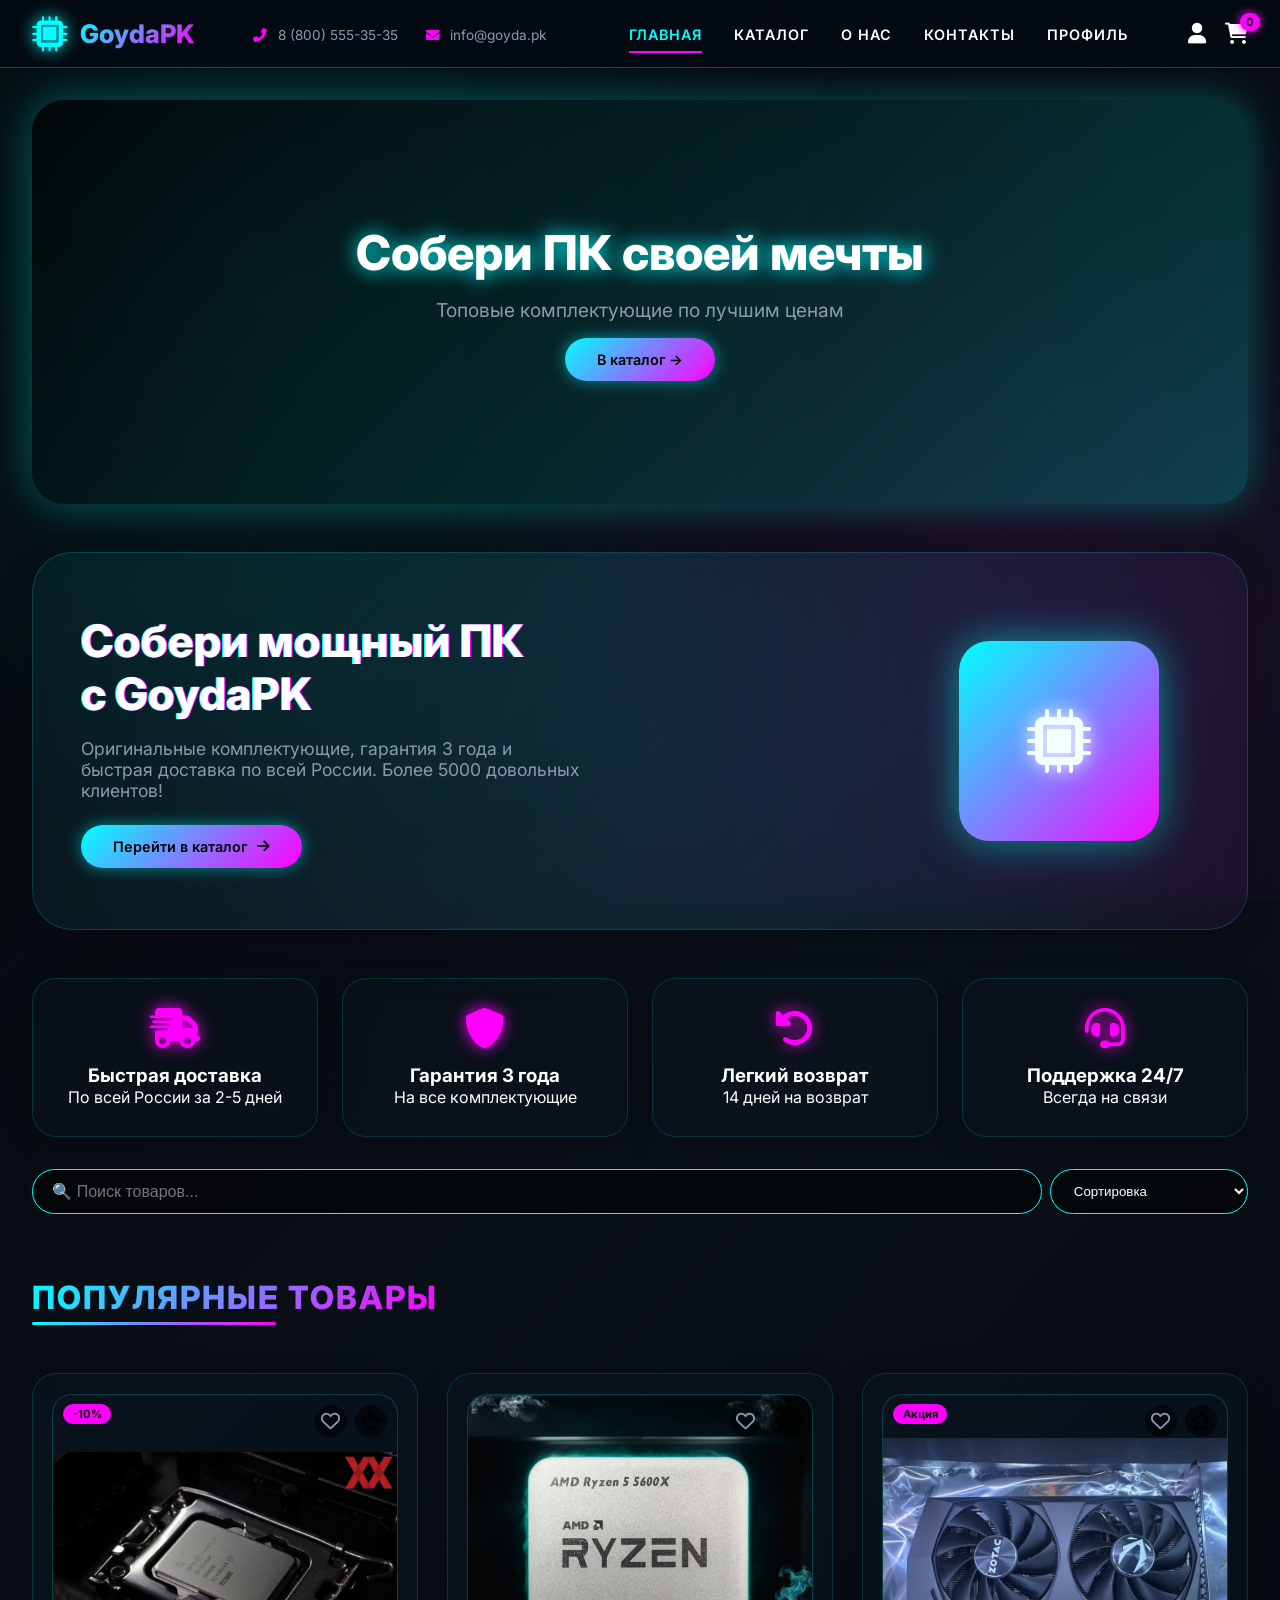
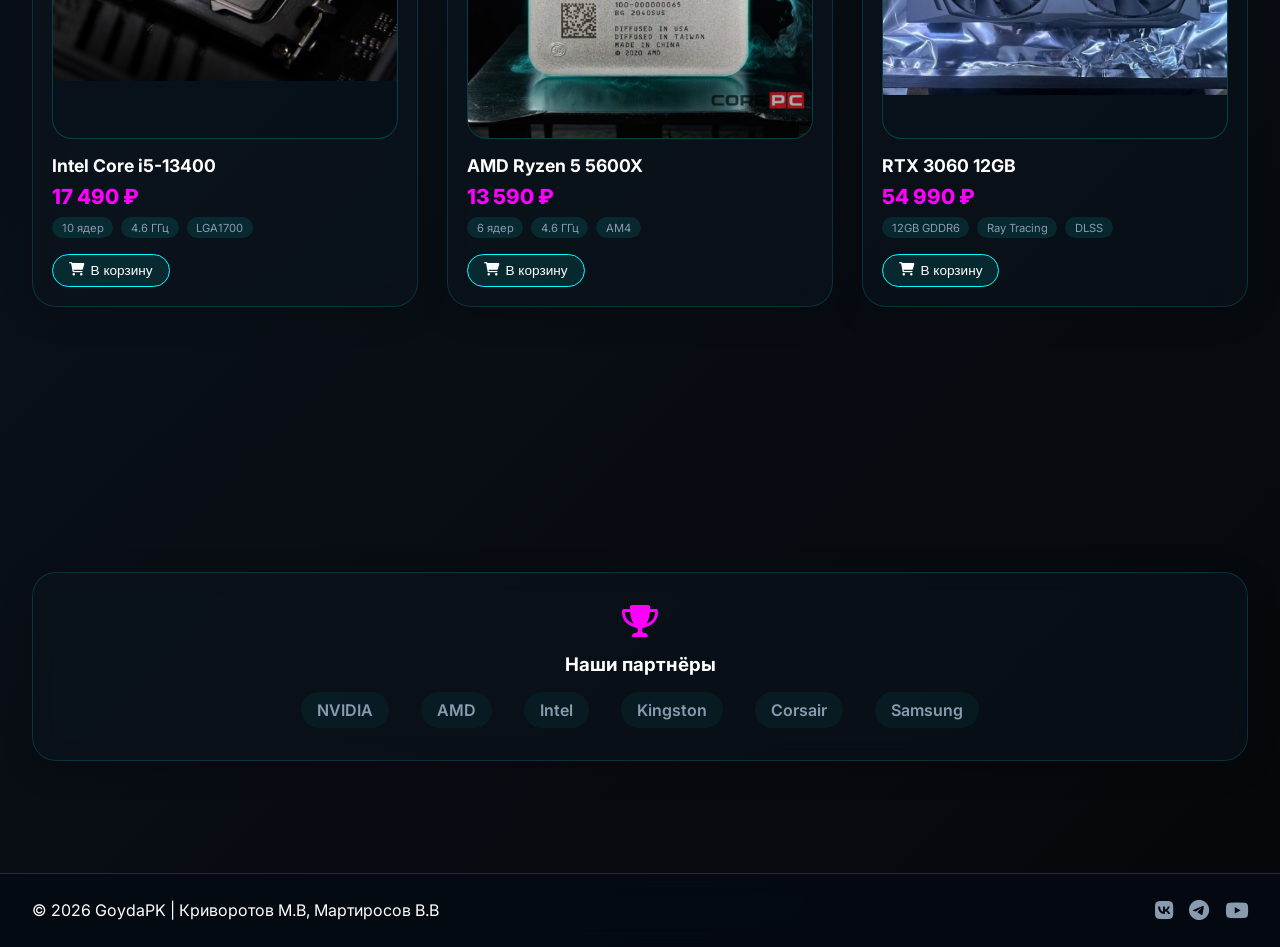
==== commit 47111b17: "index.html" ====
--- a/index.html
+++ b/index.html
@@ -105,7 +105,7 @@
       <div class="product-grid">
         <div class="product-card glass" data-price="17490" data-category="cpu" data-id="1">
           <div class="product-image">
-            <img src="https://via.placeholder.com/300x300?text=Intel+i5" alt="Intel Core i5-13400">
+            <img src="images/Intel Core i5-13400.jpg" alt="Intel Core i5-13400">
             <div class="sale-badge">-10%</div>
             <div class="product-actions-buttons">
               <button class="btn-icon wishlist-btn" data-id="1" data-name="Intel Core i5-13400" data-price="17490" data-icon="fa-microchip"><i class="far fa-heart"></i></button>
@@ -128,7 +128,7 @@
 
         <div class="product-card glass" data-price="13590" data-category="cpu" data-id="2">
           <div class="product-image">
-            <img src="https://via.placeholder.com/300x300?text=AMD+Ryzen" alt="AMD Ryzen 5 5600X">
+            <img src="images/AMD Ryzen 5 5600X.jpg" alt="AMD Ryzen 5 5600X">
             <div class="product-actions-buttons">
               <button class="btn-icon wishlist-btn" data-id="2" data-name="AMD Ryzen 5 5600X" data-price="13590" data-icon="fa-microchip"><i class="far fa-heart"></i></button>
               <button class="btn-icon review-btn" data-id="2" data-name="AMD Ryzen 5 5600X"><i class="far fa-star"></i></button>
@@ -150,7 +150,7 @@
 
         <div class="product-card glass" data-price="54990" data-category="gpu" data-id="7">
           <div class="product-image">
-            <img src="https://via.placeholder.com/300x300?text=RTX+3060" alt="RTX 3060">
+            <img src="images/RTX 3060 12GB.jpg" alt="RTX 3060">
             <div class="sale-badge">Акция</div>
             <div class="product-actions-buttons">
               <button class="btn-icon wishlist-btn" data-id="7" data-name="RTX 3060 12GB" data-price="54990" data-icon="fa-tv"><i class="far fa-heart"></i></button>
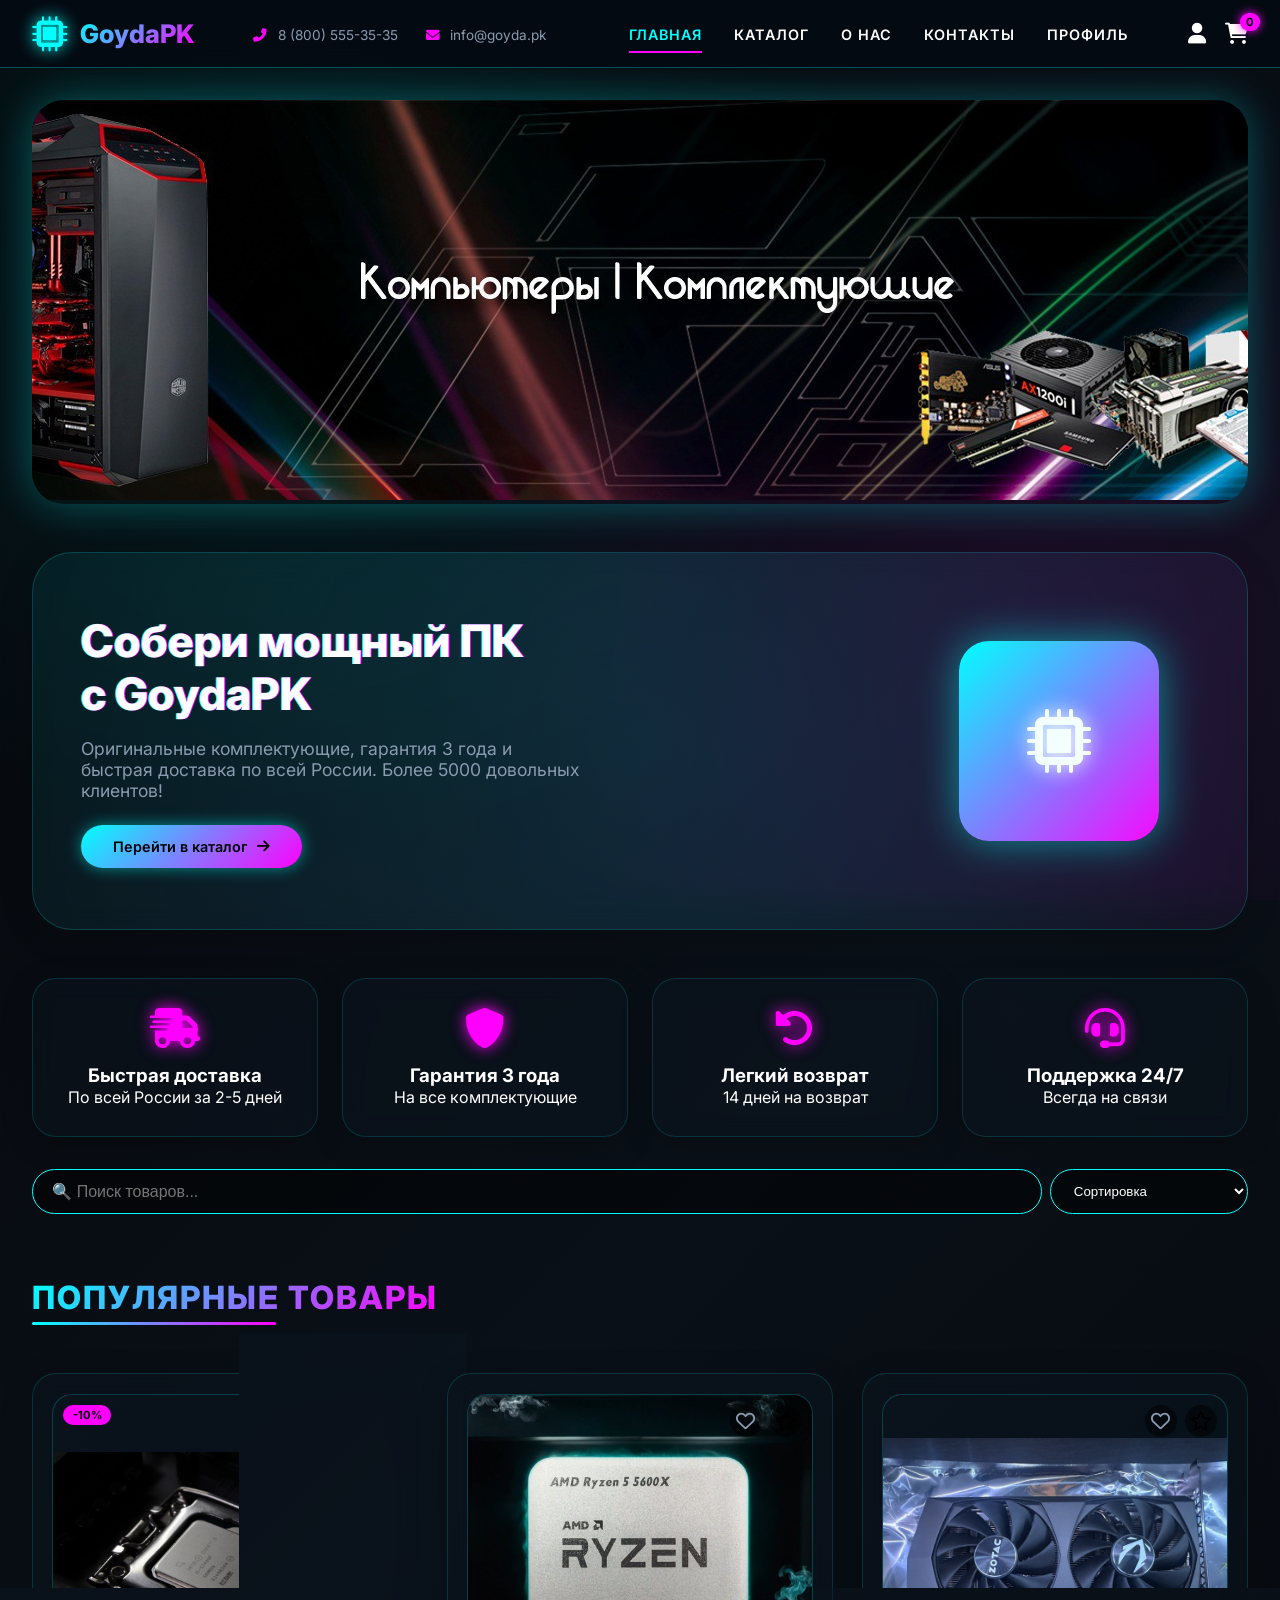
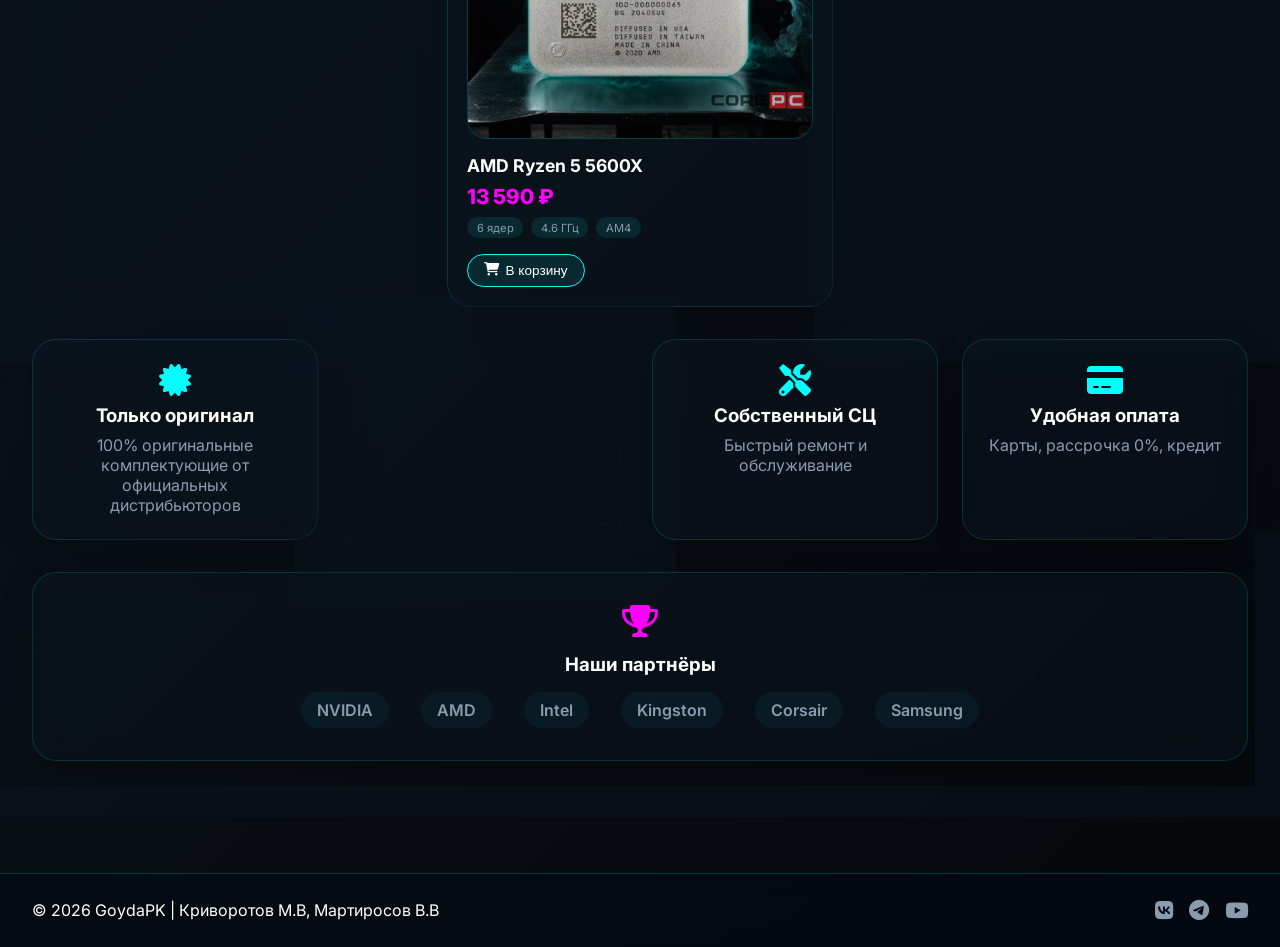
==== commit a53beefd: "index.html" ====
--- a/index.html
+++ b/index.html
@@ -7,6 +7,25 @@
   <link rel="stylesheet" href="style.css">
   <link rel="stylesheet" href="https://cdnjs.cloudflare.com/ajax/libs/font-awesome/6.0.0-beta3/css/all.min.css">
   <link href="https://fonts.googleapis.com/css2?family=Inter:opsz,wght@14..32,400;14..32,600;14..32,800&display=swap" rel="stylesheet">
+  <style>
+    /* Стили для баннера с изображением */
+    .image-banner {
+      position: relative;
+      border-radius: 32px;
+      overflow: hidden;
+      margin-bottom: 3rem;
+      box-shadow: 0 0 40px rgba(0, 255, 255, 0.3);
+    }
+    .image-banner img {
+      width: 100%;
+      height: 400px;
+      object-fit: cover;
+      object-position: center;
+    }
+    @media (max-width: 768px) {
+      .image-banner img { height: 250px; }
+    }
+  </style>
 </head>
 <body>
   <div class="content">
@@ -31,23 +50,18 @@
         </ul>
       </nav>
       <div class="header-icons">
-        <a href="profile.html"><i class="fas fa-user"></i></a>
+        <a href="login.html"><i class="fas fa-user"></i></a>
         <a href="cart.html"><i class="fas fa-shopping-cart"></i><span class="cart-badge">0</span></a>
       </div>
     </header>
 
     <main class="container">
-      <div class="video-banner">
-        <video autoplay muted loop playsinline>
-          <source src="https://cdn.pixabay.com/video/2022/07/07/124437-730452385_large.mp4" type="video/mp4">
-        </video>
-        <div class="video-overlay">
-          <h2>Собери ПК своей мечты</h2>
-          <p>Топовые комплектующие по лучшим ценам</p>
-          <a href="catalog.html" class="btn btn-neon" style="margin-top: 1rem;">В каталог →</a>
-        </div>
-      </div>
-
+      <!-- Верхний баннер с изображением (без текста) -->
+      <div class="image-banner">
+        <img src="images/complect.jpg" alt="Компьютерные комплектующие">
+      </div>
+
+      <!-- Нижний hero блок с текстом (оставляем как есть) -->
       <section class="hero glass">
         <div class="hero-content">
           <h1 class="glitch-text">Собери мощный ПК<br>с GoydaPK</h1>
--- a/style.css
+++ b/style.css
@@ -202,6 +202,248 @@
   color: transparent;
 }
 
+.product-detail {
+  display: grid;
+  grid-template-columns: 1fr 1fr;
+  gap: 2.5rem;
+  padding: 2rem;
+  margin-bottom: 2rem;
+}
+
+.detail-image {
+  background: linear-gradient(135deg, #0a121c, #051018);
+  border-radius: 28px;
+  display: flex;
+  align-items: center;
+  justify-content: center;
+  padding: 2rem;
+  min-height: 400px;
+  border: 1px solid rgba(0, 255, 255, 0.2);
+}
+
+.detail-image i {
+  font-size: 8rem;
+  color: var(--neon-cyan);
+  filter: drop-shadow(0 0 20px var(--neon-cyan));
+}
+
+.detail-info {
+  display: flex;
+  flex-direction: column;
+  gap: 1.2rem;
+}
+
+.detail-info h2 {
+  font-size: 2rem;
+  font-weight: 800;
+  background: linear-gradient(135deg, var(--neon-cyan), var(--neon-pink));
+  -webkit-background-clip: text;
+  background-clip: text;
+  color: transparent;
+}
+
+.detail-info .product-price {
+  font-size: 2rem;
+  font-weight: 800;
+  color: var(--neon-pink);
+}
+
+.product-availability {
+  display: inline-flex;
+  align-items: center;
+  gap: 0.5rem;
+  background: rgba(0, 255, 0, 0.1);
+  padding: 0.4rem 1rem;
+  border-radius: 40px;
+  width: fit-content;
+  color: #0f6;
+}
+
+.specs-grid {
+  display: grid;
+  grid-template-columns: repeat(2, 1fr);
+  gap: 0.8rem;
+  background: rgba(0, 255, 255, 0.05);
+  padding: 1rem;
+  border-radius: 20px;
+  margin: 0.5rem 0;
+}
+
+.spec-item {
+  display: flex;
+  justify-content: space-between;
+  padding: 0.5rem;
+  border-bottom: 1px solid rgba(0, 255, 255, 0.1);
+}
+
+.spec-label {
+  color: var(--text-gray);
+  font-size: 0.85rem;
+}
+
+.spec-value {
+  color: white;
+  font-weight: 500;
+  font-size: 0.85rem;
+}
+
+.product-description {
+  color: var(--text-gray);
+  line-height: 1.6;
+  padding: 0.5rem 0;
+}
+
+.quantity-selector {
+  display: flex;
+  align-items: center;
+  gap: 1rem;
+  margin: 0.5rem 0;
+}
+
+.quantity-selector label {
+  color: var(--text-gray);
+  font-weight: 600;
+}
+
+.product-actions {
+  display: flex;
+  gap: 1rem;
+  margin: 0.5rem 0;
+}
+
+.product-meta {
+  display: grid;
+  grid-template-columns: repeat(3, 1fr);
+  gap: 1rem;
+  background: rgba(0, 255, 255, 0.05);
+  padding: 1rem;
+  border-radius: 20px;
+  margin-top: 0.5rem;
+}
+
+.meta-item {
+  display: flex;
+  align-items: center;
+  gap: 0.5rem;
+  font-size: 0.8rem;
+  color: var(--text-gray);
+}
+
+.meta-item i {
+  color: var(--neon-cyan);
+}
+
+/* Табы */
+.product-tabs {
+  margin: 2rem 0;
+}
+
+.tabs-header {
+  display: flex;
+  gap: 0.5rem;
+  border-bottom: 1px solid rgba(0, 255, 255, 0.2);
+  margin-bottom: 1.5rem;
+}
+
+.tab-btn {
+  background: transparent;
+  border: none;
+  padding: 0.8rem 1.5rem;
+  color: var(--text-gray);
+  font-weight: 600;
+  cursor: pointer;
+  transition: 0.3s;
+  position: relative;
+}
+
+.tab-btn.active {
+  color: var(--neon-cyan);
+}
+
+.tab-btn.active::after {
+  content: '';
+  position: absolute;
+  bottom: -1px;
+  left: 0;
+  width: 100%;
+  height: 2px;
+  background: var(--neon-cyan);
+  box-shadow: 0 0 10px var(--neon-cyan);
+}
+
+.tab-content {
+  display: none;
+  padding: 1rem 0;
+  color: var(--text-gray);
+  line-height: 1.7;
+}
+
+.tab-content.active {
+  display: block;
+  animation: fadeIn 0.3s ease;
+}
+
+.tab-content p {
+  margin-bottom: 1rem;
+}
+
+/* Отзывы */
+.review-item {
+  padding: 1rem;
+  margin-bottom: 1rem;
+  border-radius: 20px;
+  background: rgba(10, 20, 30, 0.5);
+  border: 1px solid rgba(0, 255, 255, 0.1);
+}
+
+.review-header {
+  display: flex;
+  align-items: center;
+  gap: 1rem;
+  margin-bottom: 0.8rem;
+  flex-wrap: wrap;
+}
+
+.review-header i {
+  font-size: 1.5rem;
+  color: var(--neon-cyan);
+}
+
+.review-rating {
+  color: #ffc107;
+  font-size: 0.8rem;
+  margin-left: auto;
+}
+
+.review-date {
+  display: block;
+  font-size: 0.7rem;
+  color: var(--text-gray);
+  margin-top: 0.5rem;
+}
+
+.write-review {
+  margin-top: 1.5rem;
+}
+
+/* Хлебные крошки */
+.breadcrumbs {
+  margin-bottom: 1.5rem;
+  font-size: 0.85rem;
+  color: var(--text-gray);
+}
+
+.breadcrumbs a {
+  color: var(--neon-cyan);
+  text-decoration: none;
+}
+
+.breadcrumbs a:hover {
+  text-decoration: underline;
+}
+
+/* ===== КОНЕЦ СТИЛЕЙ КАРТОЧКИ ТОВАРА ===== */
+
 .video-banner {
   position: relative;
   border-radius: 32px;
@@ -1152,11 +1394,15 @@
   z-index: 2;
 }
 
+/* ===== АДАПТИВНОСТЬ ===== */
 @media (max-width: 1024px) {
   .hero { flex-direction: column; text-align: center; }
   .profile-wrapper { grid-template-columns: 1fr; }
   .contacts-grid { grid-template-columns: 1fr; }
   .about-stats, .about-features, .team-grid { grid-template-columns: repeat(2, 1fr); }
+  .product-detail { grid-template-columns: 1fr; gap: 1.5rem; }
+  .detail-image { min-height: 300px; }
+  .product-meta { grid-template-columns: repeat(3, 1fr); }
 }
 
 @media (max-width: 768px) {
@@ -1170,6 +1416,13 @@
   .form-row { grid-template-columns: 1fr; }
   .video-banner video { height: 250px; }
   .video-overlay h2 { font-size: 1.8rem; }
+  .detail-info h2 { font-size: 1.5rem; }
+  .detail-info .product-price { font-size: 1.5rem; }
+  .specs-grid { grid-template-columns: 1fr; }
+  .product-actions { flex-direction: column; }
+  .product-meta { grid-template-columns: 1fr; gap: 0.8rem; }
+  .tabs-header { flex-wrap: wrap; }
+  .tab-btn { padding: 0.5rem 1rem; font-size: 0.85rem; }
 }
 
 @media (max-width: 480px) {
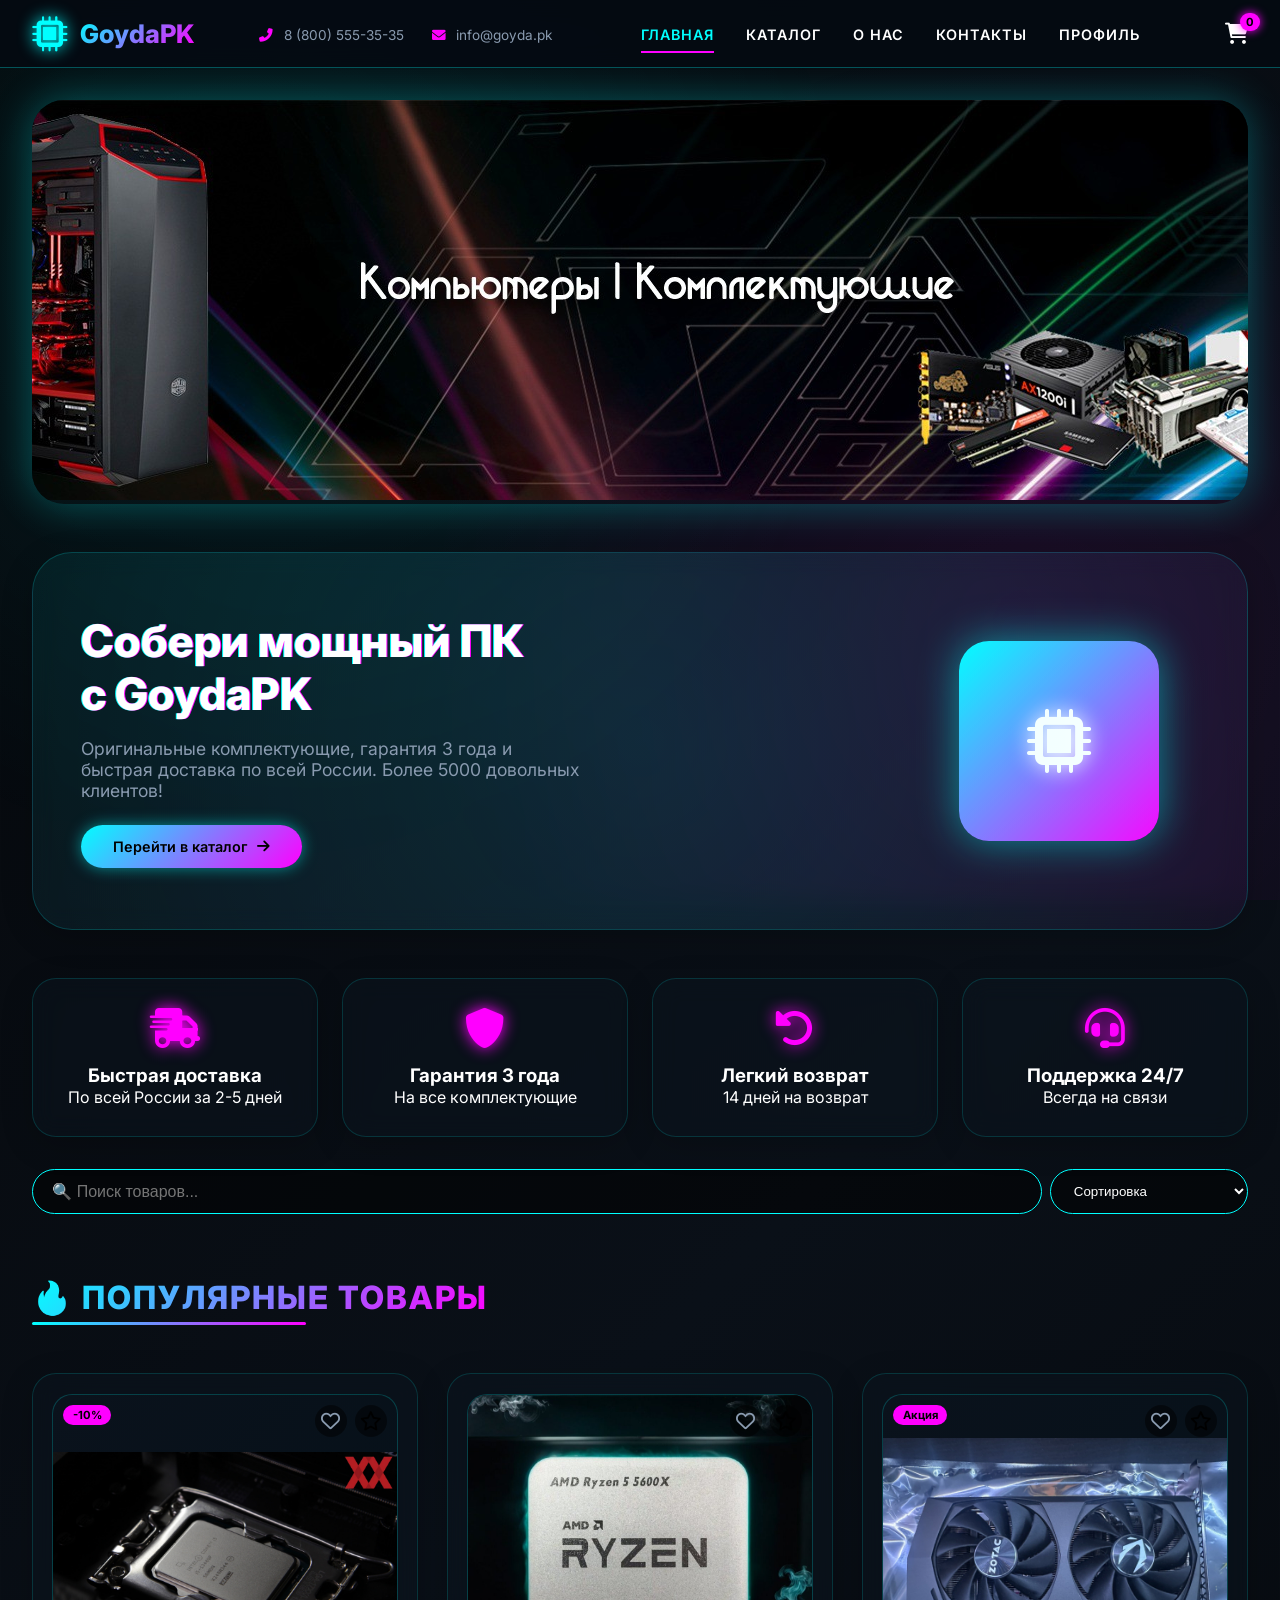
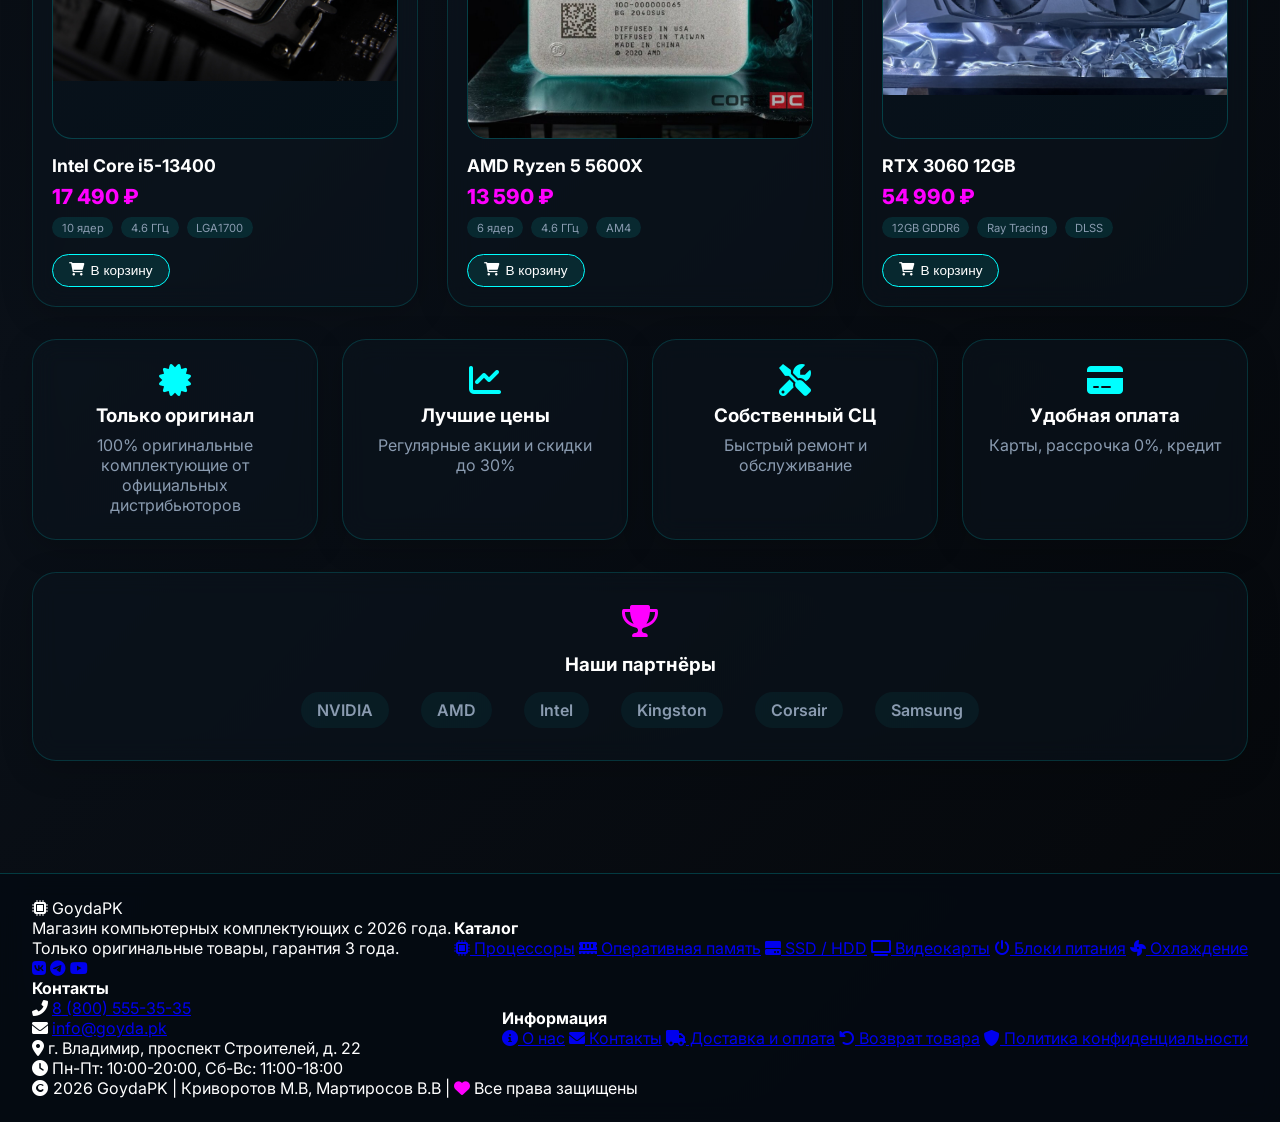
==== commit 8b903ccc: "index.html" ====
--- a/index.html
+++ b/index.html
@@ -8,22 +8,44 @@
   <link rel="stylesheet" href="https://cdnjs.cloudflare.com/ajax/libs/font-awesome/6.0.0-beta3/css/all.min.css">
   <link href="https://fonts.googleapis.com/css2?family=Inter:opsz,wght@14..32,400;14..32,600;14..32,800&display=swap" rel="stylesheet">
   <style>
-    /* Стили для баннера с изображением */
     .image-banner {
       position: relative;
       border-radius: 32px;
       overflow: hidden;
       margin-bottom: 3rem;
       box-shadow: 0 0 40px rgba(0, 255, 255, 0.3);
+      animation: bannerGlow 3s ease-in-out infinite;
+    }
+    @keyframes bannerGlow {
+      0%, 100% { box-shadow: 0 0 20px rgba(0, 255, 255, 0.3); }
+      50% { box-shadow: 0 0 50px rgba(0, 255, 255, 0.6); }
     }
     .image-banner img {
       width: 100%;
       height: 400px;
       object-fit: cover;
       object-position: center;
+      transition: transform 0.5s ease;
+    }
+    .image-banner:hover img {
+      transform: scale(1.05);
     }
     @media (max-width: 768px) {
       .image-banner img { height: 250px; }
+    }
+    .advantage-card {
+      transition: all 0.3s ease;
+    }
+    .advantage-card:hover {
+      transform: translateY(-8px);
+      border-color: var(--neon-pink);
+    }
+    .advantage-card i {
+      transition: all 0.3s ease;
+    }
+    .advantage-card:hover i {
+      transform: scale(1.2);
+      filter: drop-shadow(0 0 15px var(--neon-cyan));
     }
   </style>
 </head>
@@ -50,18 +72,16 @@
         </ul>
       </nav>
       <div class="header-icons">
-        <a href="login.html"><i class="fas fa-user"></i></a>
+        <div class="user-menu-area"></div>
         <a href="cart.html"><i class="fas fa-shopping-cart"></i><span class="cart-badge">0</span></a>
       </div>
     </header>
 
     <main class="container">
-      <!-- Верхний баннер с изображением (без текста) -->
       <div class="image-banner">
         <img src="images/complect.jpg" alt="Компьютерные комплектующие">
       </div>
 
-      <!-- Нижний hero блок с текстом (оставляем как есть) -->
       <section class="hero glass">
         <div class="hero-content">
           <h1 class="glitch-text">Собери мощный ПК<br>с GoydaPK</h1>
@@ -113,7 +133,7 @@
       </div>
 
       <h2 class="section-title">
-        <span class="title-gradient">Популярные товары</span>
+        <span class="title-gradient">🔥 Популярные товары</span>
       </h2>
 
       <div class="product-grid">
@@ -224,11 +244,70 @@
     </main>
 
     <footer class="page-footer">
-      <div class="footer-copy">© 2026 GoydaPK | Криворотов М.В, Мартиросов В.В</div>
-      <div class="footer-social">
-        <a href="#" class="social-icon"><i class="fab fa-vk"></i></a>
-        <a href="#" class="social-icon"><i class="fab fa-telegram"></i></a>
-        <a href="#" class="social-icon"><i class="fab fa-youtube"></i></a>
+      <div class="footer-section">
+        <div class="footer-logo">
+          <i class="fas fa-microchip"></i>
+          <span>GoydaPK</span>
+        </div>
+        <p class="footer-description">
+          Магазин компьютерных комплектующих с 2026 года. <br>
+          Только оригинальные товары, гарантия 3 года.
+        </p>
+        <div class="footer-social-links">
+          <a href="#" class="footer-social-icon"><i class="fab fa-vk"></i></a>
+          <a href="#" class="footer-social-icon"><i class="fab fa-telegram"></i></a>
+          <a href="#" class="footer-social-icon"><i class="fab fa-youtube"></i></a>
+        </div>
+      </div>
+      
+      <div class="footer-section">
+        <h4>Каталог</h4>
+        <div class="footer-links">
+          <a href="category-cpu.html"><i class="fas fa-microchip"></i> Процессоры</a>
+          <a href="category-ram.html"><i class="fas fa-memory"></i> Оперативная память</a>
+          <a href="category-storage.html"><i class="fas fa-hard-drive"></i> SSD / HDD</a>
+          <a href="category-gpu.html"><i class="fas fa-tv"></i> Видеокарты</a>
+          <a href="category-psu.html"><i class="fas fa-power-off"></i> Блоки питания</a>
+          <a href="category-cooling.html"><i class="fas fa-fan"></i> Охлаждение</a>
+        </div>
+      </div>
+      
+      <div class="footer-section">
+        <h4>Контакты</h4>
+        <div class="footer-contacts">
+          <div class="footer-contact-item">
+            <i class="fas fa-phone-alt"></i>
+            <a href="tel:88005553535">8 (800) 555-35-35</a>
+          </div>
+          <div class="footer-contact-item">
+            <i class="fas fa-envelope"></i>
+            <a href="mailto:info@goyda.pk">info@goyda.pk</a>
+          </div>
+          <div class="footer-contact-item">
+            <i class="fas fa-map-marker-alt"></i>
+            <span>г. Владимир, проспект Строителей, д. 22</span>
+          </div>
+          <div class="footer-contact-item">
+            <i class="fas fa-clock"></i>
+            <span>Пн-Пт: 10:00-20:00, Сб-Вс: 11:00-18:00</span>
+          </div>
+        </div>
+      </div>
+      
+      <div class="footer-section">
+        <h4>Информация</h4>
+        <div class="footer-links">
+          <a href="about.html"><i class="fas fa-info-circle"></i> О нас</a>
+          <a href="contacts.html"><i class="fas fa-envelope"></i> Контакты</a>
+          <a href="#"><i class="fas fa-truck"></i> Доставка и оплата</a>
+          <a href="#"><i class="fas fa-undo-alt"></i> Возврат товара</a>
+          <a href="#"><i class="fas fa-shield-alt"></i> Политика конфиденциальности</a>
+        </div>
+      </div>
+      
+      <div class="footer-bottom">
+        <i class="fas fa-copyright"></i> 2026 GoydaPK | Криворотов М.В, Мартиросов В.В | 
+        <i class="fas fa-heart" style="color: var(--neon-pink);"></i> Все права защищены
       </div>
     </footer>
   </div>
